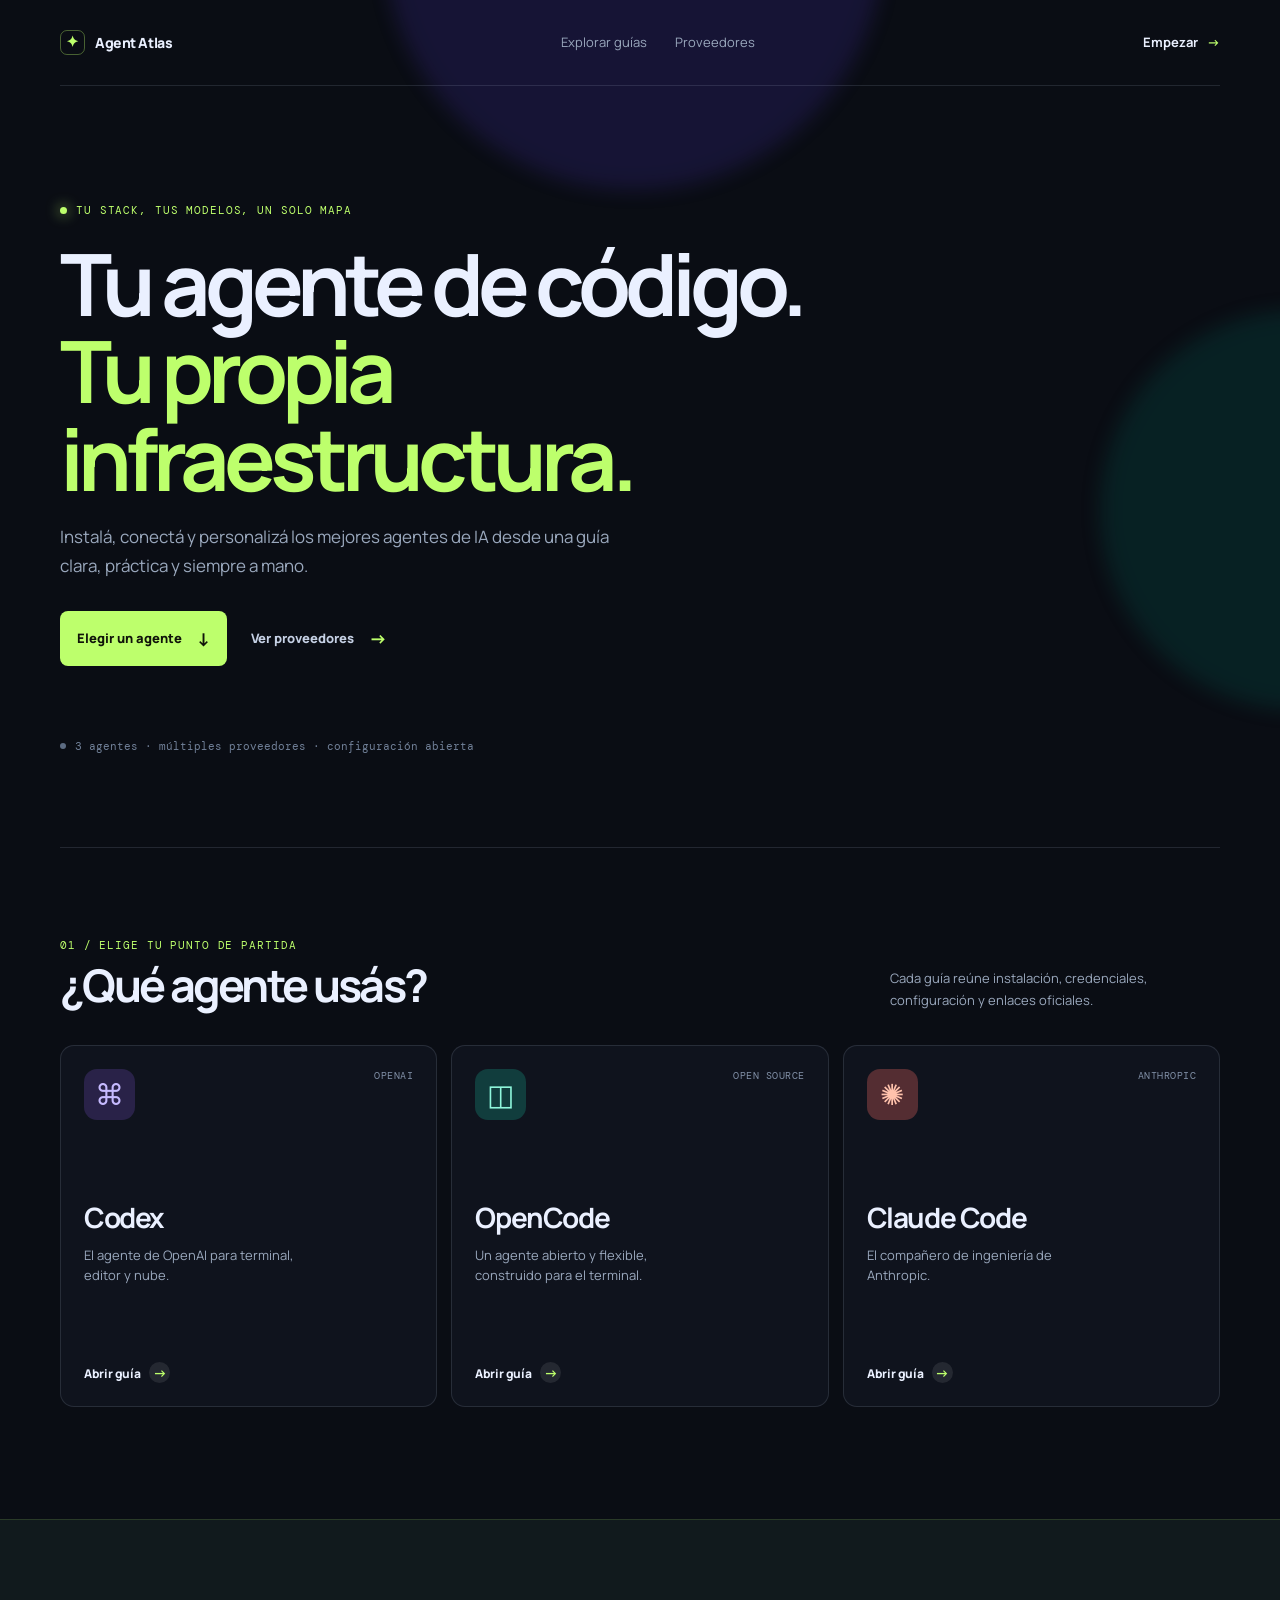
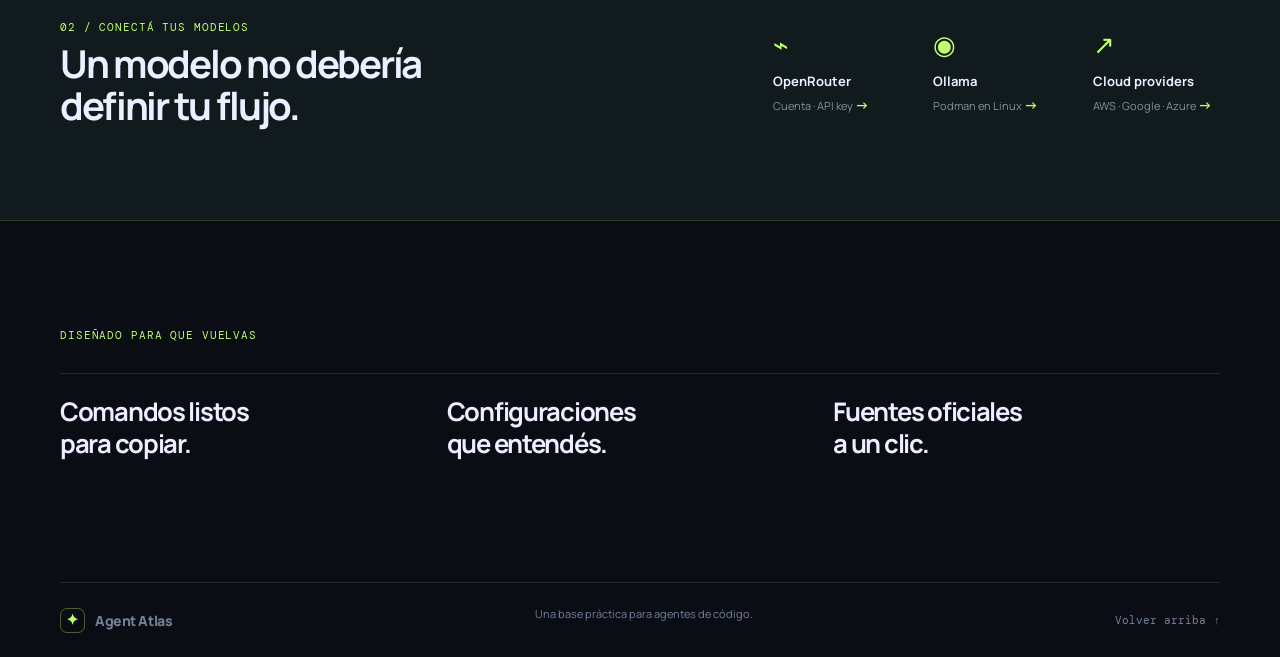
==== index.html @ 0b6999fc "feat: add model provider setup guides" ====
<!doctype html>
<html lang="es">
  <head>
    <meta charset="UTF-8" />
    <meta name="viewport" content="width=device-width, initial-scale=1.0" />
    <meta name="description" content="Guías rápidas para configurar Codex, OpenCode y Claude Code con tus modelos preferidos." />
    <title>Agent Atlas — Configurá tu agente de IA</title>
    <link rel="preconnect" href="https://fonts.googleapis.com" />
    <link rel="preconnect" href="https://fonts.gstatic.com" crossorigin />
    <link href="https://fonts.googleapis.com/css2?family=DM+Mono:wght@400;500&family=Manrope:wght@400;500;600;700;800&display=swap" rel="stylesheet" />
    <link rel="stylesheet" href="styles.css" />
  </head>
  <body class="home">
    <div class="page-glow glow-one"></div><div class="page-glow glow-two"></div>
    <header class="site-header container">
      <a class="brand" href="index.html" aria-label="Agent Atlas, inicio"><span class="brand-mark">✦</span> Agent Atlas</a>
      <nav aria-label="Navegación principal"><a href="#agentes">Explorar guías</a><a href="#proveedores">Proveedores</a></nav>
      <a class="header-cta" href="#agentes">Empezar <span>→</span></a>
    </header>

    <main>
      <section class="hero container">
        <div class="eyebrow"><span></span> Tu stack, tus modelos, un solo mapa</div>
        <h1>Tu agente de código.<br /><em>Tu propia infraestructura.</em></h1>
        <p>Instalá, conectá y personalizá los mejores agentes de IA desde una guía clara, práctica y siempre a mano.</p>
        <div class="hero-actions"><a class="button button-primary" href="#agentes">Elegir un agente <span>↓</span></a><a class="button button-text" href="#proveedores">Ver proveedores <span>→</span></a></div>
        <div class="signal-line"><span class="signal-dot"></span><span>3 agentes · múltiples proveedores · configuración abierta</span></div>
      </section>

      <section class="agents-section container" id="agentes">
        <div class="section-heading"><div><span class="section-kicker">01 / ELIGE TU PUNTO DE PARTIDA</span><h2>¿Qué agente usás?</h2></div><p>Cada guía reúne instalación, credenciales, configuración y enlaces oficiales.</p></div>
        <div class="agent-grid">
          <a class="agent-card codex-card" href="codex.html">
            <div class="card-top"><span class="app-icon icon-codex">⌘</span><span class="status">OPENAI</span></div>
            <div><h3>Codex</h3><p>El agente de OpenAI para terminal, editor y nube.</p></div><span class="card-link">Abrir guía <b>→</b></span>
          </a>
          <a class="agent-card opencode-card" href="opencode.html">
            <div class="card-top"><span class="app-icon icon-opencode">◫</span><span class="status">OPEN SOURCE</span></div>
            <div><h3>OpenCode</h3><p>Un agente abierto y flexible, construido para el terminal.</p></div><span class="card-link">Abrir guía <b>→</b></span>
          </a>
          <a class="agent-card claude-card" href="claude-code.html">
            <div class="card-top"><span class="app-icon icon-claude">✺</span><span class="status">ANTHROPIC</span></div>
            <div><h3>Claude Code</h3><p>El compañero de ingeniería de Anthropic.</p></div><span class="card-link">Abrir guía <b>→</b></span>
          </a>
        </div>
      </section>

      <section class="providers-band" id="proveedores"><div class="container providers-inner"><div><span class="section-kicker">02 / CONECTÁ TUS MODELOS</span><h2>Un modelo no debería<br />definir tu flujo.</h2></div><div class="provider-list"><a href="openrouter.html"><span class="provider-symbol">⌁</span><strong>OpenRouter</strong><small>Cuenta · API key <b>→</b></small></a><a href="ollama.html"><span class="provider-symbol">◉</span><strong>Ollama</strong><small>Podman en Linux <b>→</b></small></a><a href="cloud-providers.html"><span class="provider-symbol">↗</span><strong>Cloud providers</strong><small>AWS · Google · Azure <b>→</b></small></a></div></div></section>

      <section class="principles container"><span class="section-kicker">DISEÑADO PARA QUE VUELVAS</span><div class="principle-grid"><p>Comandos listos<br />para copiar.</p><p>Configuraciones<br />que entendés.</p><p>Fuentes oficiales<br />a un clic.</p></div></section>
    </main>
    <footer class="site-footer container"><a class="brand" href="index.html"><span class="brand-mark">✦</span> Agent Atlas</a><p>Una base práctica para agentes de código.</p><a href="#agentes">Volver arriba ↑</a></footer>
  </body>
</html>
---- styles.css ----
:root{--ink:#eaf0ff;--muted:#9aa8bd;--paper:#0a0d14;--panel:#111621;--line:rgba(213,225,255,.12);--lime:#bdff6c;--violet:#9d8cff;--coral:#ff9178;--mono:"DM Mono",monospace;--sans:"Manrope",sans-serif}*{box-sizing:border-box}html{scroll-behavior:smooth}body{margin:0;background:var(--paper);color:var(--ink);font-family:var(--sans);line-height:1.5}a{color:inherit;text-decoration:none}.container{width:min(1160px,calc(100% - 48px));margin-inline:auto}.page-glow{position:fixed;pointer-events:none;filter:blur(10px);opacity:.22;border-radius:999px}.glow-one{width:500px;height:500px;background:#4430ab;top:-310px;left:30%}.glow-two{width:400px;height:400px;background:#00685c;right:-220px;top:310px}.site-header{height:86px;display:flex;align-items:center;justify-content:space-between;position:relative;z-index:2;border-bottom:1px solid var(--line)}.brand{display:inline-flex;align-items:center;gap:10px;font-size:14px;font-weight:800;letter-spacing:-.03em}.brand-mark{display:grid;place-items:center;width:25px;height:25px;border:1px solid rgba(189,255,108,.35);border-radius:7px;color:var(--lime);font-size:15px}.site-header nav{display:flex;gap:28px;font-size:13px;color:var(--muted)}.site-header nav a:hover,.site-footer a:hover{color:var(--lime)}.header-cta{font-size:13px;font-weight:700}.header-cta span{margin-left:6px;color:var(--lime)}.hero{position:relative;padding:116px 0 94px}.eyebrow,.section-kicker{font-family:var(--mono);font-size:11px;letter-spacing:.08em;color:var(--lime);text-transform:uppercase}.eyebrow{display:flex;align-items:center;gap:9px}.eyebrow span{width:7px;height:7px;background:var(--lime);border-radius:50%;box-shadow:0 0 14px var(--lime)}h1,h2,h3,p{margin-top:0}.hero h1{max-width:850px;margin:21px 0 20px;font-size:clamp(48px,7vw,86px);line-height:1.02;letter-spacing:-.07em}.hero h1 em{font-style:normal;color:var(--lime)}.hero>p{max-width:560px;color:var(--muted);font-size:17px;line-height:1.7}.hero-actions{display:flex;align-items:center;gap:24px;margin-top:31px}.button{display:inline-flex;align-items:center;gap:15px;font-size:13px;font-weight:800}.button-primary{padding:14px 17px;background:var(--lime);color:#101409;border-radius:8px}.button-primary span{font-size:18px}.button-text{color:#c5d0e4}.button-text span{color:var(--lime);font-size:18px}.signal-line{display:flex;align-items:center;gap:9px;margin-top:73px;font:11px var(--mono);color:#718098}.signal-dot{width:6px;height:6px;border-radius:50%;background:#5c6b82}.agents-section{padding:83px 0 112px;border-top:1px solid var(--line)}.section-heading{display:flex;align-items:end;justify-content:space-between;margin-bottom:34px}.section-heading h2,.providers-inner h2{margin:6px 0 0;font-size:clamp(31px,4vw,45px);line-height:1.1;letter-spacing:-.06em}.section-heading>p{max-width:330px;margin:0;color:var(--muted);font-size:13px;line-height:1.65}.agent-grid{display:grid;grid-template-columns:repeat(3,1fr);gap:14px}.agent-card{min-height:362px;padding:23px;display:flex;flex-direction:column;justify-content:space-between;border:1px solid var(--line);border-radius:14px;transition:transform .2s,border-color .2s,background .2s;background:rgba(18,23,34,.72)}.agent-card:hover{transform:translateY(-5px);border-color:rgba(234,240,255,.38)}.codex-card:hover{background:#171c2c}.opencode-card:hover{background:#142323}.claude-card:hover{background:#281c25}.card-top{display:flex;align-items:start;justify-content:space-between}.app-icon{width:51px;height:51px;display:grid;place-items:center;border-radius:13px;font-size:29px;font-weight:500}.icon-codex{color:#c6baff;background:#292248}.icon-opencode{color:#8ff7dc;background:#113d3d}.icon-claude{color:#ffc2ac;background:#542d32}.status{font:10px var(--mono);color:#8190a7;letter-spacing:.05em}.agent-card h3{margin:0 0 7px;font-size:28px;letter-spacing:-.05em}.agent-card p{margin:0;color:var(--muted);font-size:13px;line-height:1.6;max-width:240px}.card-link{font-size:12px;font-weight:800}.card-link b{display:inline-grid;place-items:center;margin-left:6px;width:21px;height:21px;border-radius:50%;background:rgba(255,255,255,.09);color:var(--lime);font-size:14px}.providers-band{background:#111a1d;border-block:1px solid rgba(189,255,108,.14)}.providers-inner{padding:93px 0;display:flex;align-items:center;justify-content:space-between}.providers-inner h2{font-size:clamp(29px,3vw,42px)}.provider-list{display:grid;grid-template-columns:repeat(3,1fr);gap:25px}.provider-list>div{min-width:125px}.provider-symbol{display:block;margin-bottom:8px;font-size:26px;color:var(--lime)}.provider-list strong,.provider-list small{display:block}.provider-list strong{font-size:13px}.provider-list small{margin-top:3px;color:#82969a;font-size:11px}.principles{padding:100px 0}.principle-grid{display:grid;grid-template-columns:repeat(3,1fr);margin-top:28px;border-top:1px solid var(--line)}.principle-grid p{margin:0;padding:22px 0;font-size:clamp(18px,2vw,26px);font-weight:700;letter-spacing:-.05em;line-height:1.25}.site-footer{display:flex;justify-content:space-between;align-items:center;padding:23px 0;border-top:1px solid var(--line);font-size:11px;color:#748198}.site-footer a:last-child{font:11px var(--mono)}
/* Guide pages */.guide-shell{background:#0b0f17}.guide-header{background:rgba(10,13,20,.86);backdrop-filter:blur(14px);position:sticky;top:0}.guide-header .container{height:68px;display:flex;align-items:center;justify-content:space-between}.back-link{font:12px var(--mono);color:var(--muted)}.back-link:hover{color:var(--lime)}.guide-main{padding-bottom:85px}.guide-hero{padding:68px 0 58px;border-bottom:1px solid var(--line)}.guide-hero-grid{display:grid;grid-template-columns:1fr 280px;gap:60px;align-items:end}.guide-hero h1{margin:14px 0 14px;font-size:clamp(44px,6vw,70px);letter-spacing:-.07em;line-height:1}.guide-hero p{max-width:610px;margin:0;color:var(--muted);font-size:16px;line-height:1.7}.guide-meta{display:flex;gap:20px;padding:17px 0;border-top:1px solid var(--line);font:10px var(--mono);color:#8492a8}.guide-meta b{display:block;margin-top:4px;color:var(--ink);font-size:11px}.guide-layout{display:grid;grid-template-columns:210px minmax(0,720px);gap:70px;padding-top:46px}.guide-nav{position:sticky;top:100px;height:max-content}.guide-nav span{display:block;margin-bottom:12px;font:10px var(--mono);color:#6d7b91}.guide-nav a{display:block;padding:7px 0;font-size:12px;color:#94a2b8}.guide-nav a:hover{color:var(--lime)}.guide-content section{padding:0 0 48px}.guide-content h2{margin:7px 0 17px;font-size:30px;letter-spacing:-.055em}.guide-content h3{margin:28px 0 9px;font-size:15px}.guide-content p,.guide-content li{color:#aab6c8;font-size:14px;line-height:1.75}.guide-content ul{padding-left:20px}.guide-content a:not(.copy-button){color:var(--lime);text-decoration:underline;text-decoration-color:rgba(189,255,108,.35);text-underline-offset:3px}.step{display:flex;gap:15px;margin:22px 0}.step-num{flex:0 0 auto;display:grid;place-items:center;width:25px;height:25px;border-radius:50%;background:rgba(189,255,108,.1);color:var(--lime);font:11px var(--mono)}.step p{margin:1px 0}.code-block{position:relative;margin:13px 0 18px;background:#070a10;border:1px solid rgba(198,215,255,.13);border-radius:9px;overflow:hidden}.code-block pre{margin:0;padding:18px;overflow:auto;color:#dce6f8;font:12px/1.7 var(--mono)}.code-block code .comment{color:#708096}.copy-button{position:absolute;right:9px;top:9px;border:0;border-radius:5px;padding:5px 8px;background:#1d2637;color:#b3c1d7;font:10px var(--mono);cursor:pointer}.copy-button:hover{color:var(--lime)}.callout{margin:22px 0;padding:16px 18px;border-left:2px solid var(--lime);background:rgba(189,255,108,.055);border-radius:0 7px 7px 0}.callout strong{display:block;margin-bottom:4px;font-size:12px;color:var(--lime)}.callout p{margin:0;font-size:12px}.warning{border-color:#ffb578;background:rgba(255,145,120,.06)}.warning strong{color:#ffb578}.guide-footer{padding-top:28px;border-top:1px solid var(--line);font-size:12px;color:var(--muted)}
@media(max-width:720px){.container{width:min(100% - 32px,1160px)}.site-header{height:70px}.site-header nav,.header-cta{display:none}.hero{padding:78px 0 64px}.hero h1{font-size:49px}.agents-section{padding:60px 0 70px}.section-heading,.providers-inner{display:block}.section-heading>p{margin-top:14px}.agent-grid,.principle-grid{grid-template-columns:1fr}.agent-card{min-height:260px}.providers-inner{padding:60px 0}.provider-list{margin-top:35px;gap:12px}.provider-list>div,.provider-list>a{min-width:auto}.principles{padding:65px 0}.principle-grid{margin-top:20px}.principle-grid p{border-bottom:1px solid var(--line)}.site-footer{gap:15px;flex-wrap:wrap}.guide-hero{padding:46px 0}.guide-hero-grid,.guide-layout{grid-template-columns:1fr;gap:25px}.guide-meta{max-width:300px}.guide-nav{position:static;display:flex;gap:15px;overflow-x:auto;padding-bottom:5px;border-bottom:1px solid var(--line)}.guide-nav span{display:none}.guide-nav a{white-space:nowrap}.guide-layout{padding-top:25px}.guide-content h2{font-size:27px}}
.provider-list>a{min-width:125px;padding:8px;border-radius:8px;transition:background .2s,transform .2s}.provider-list>a:hover{background:rgba(189,255,108,.08);transform:translateY(-3px)}.provider-list small b{color:var(--lime);font-size:14px}
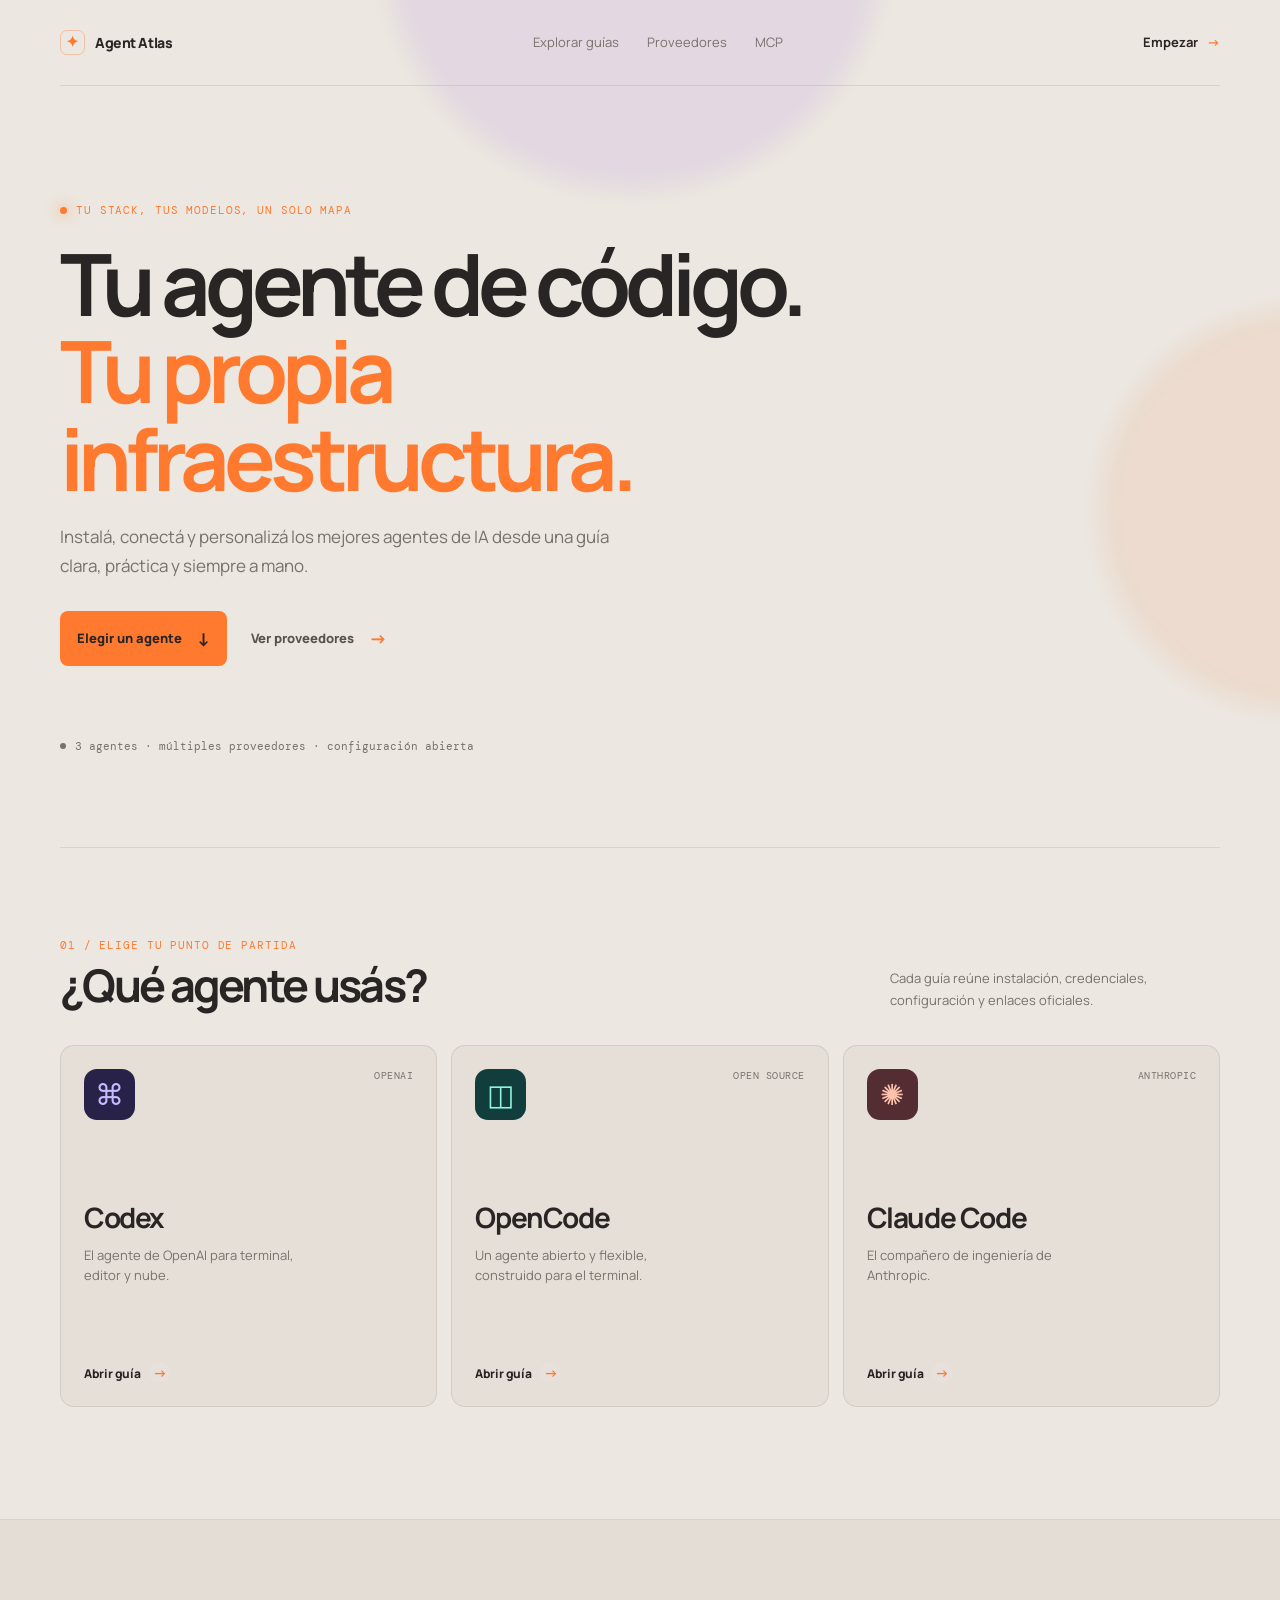
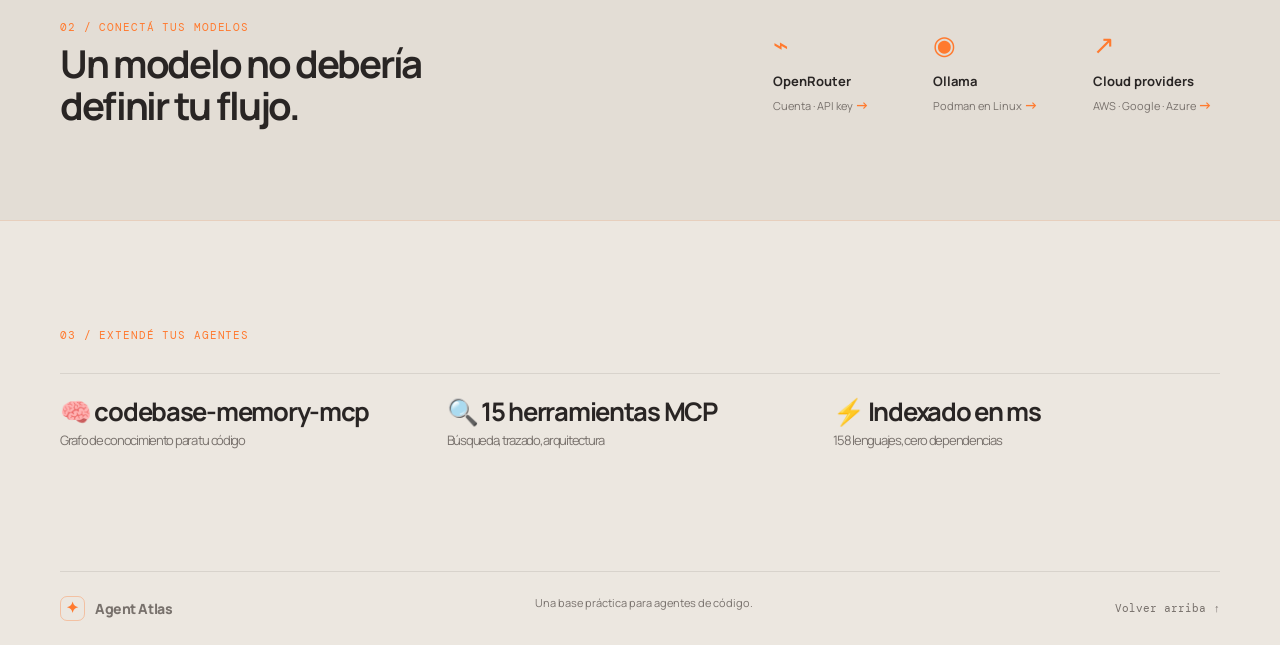
==== commit 0ef2a28d: "agrega seccion MCP con guia de codebase-memory-mcp" ====
--- a/index.html
+++ b/index.html
@@ -4,17 +4,38 @@
     <meta charset="UTF-8" />
     <meta name="viewport" content="width=device-width, initial-scale=1.0" />
     <meta name="description" content="Guías rápidas para configurar Codex, OpenCode y Claude Code con tus modelos preferidos." />
+    <meta property="og:title" content="Agent Atlas — Configurá tu agente de IA" />
+    <meta property="og:description" content="Guías rápidas para configurar Codex, OpenCode y Claude Code con tus modelos preferidos." />
+    <meta property="og:type" content="website" />
+    <meta property="og:url" content="https://codeconfig.net/" />
+    <meta property="og:image" content="https://codeconfig.net/favicon.svg" />
+    <meta name="twitter:card" content="summary_large_image" />
+    <meta name="twitter:title" content="Agent Atlas — Configurá tu agente de IA" />
+    <meta name="twitter:description" content="Guías rápidas para configurar Codex, OpenCode y Claude Code con tus modelos preferidos." />
+    <meta name="twitter:image" content="https://codeconfig.net/favicon.svg" />
+    <link rel="canonical" href="https://codeconfig.net/" />
+    <link rel="icon" href="favicon.svg" type="image/svg+xml" />
     <title>Agent Atlas — Configurá tu agente de IA</title>
     <link rel="preconnect" href="https://fonts.googleapis.com" />
     <link rel="preconnect" href="https://fonts.gstatic.com" crossorigin />
     <link href="https://fonts.googleapis.com/css2?family=DM+Mono:wght@400;500&family=Manrope:wght@400;500;600;700;800&display=swap" rel="stylesheet" />
-    <link rel="stylesheet" href="styles.css" />
+    <link rel="stylesheet" href="styles.css?v=20260720" />
+    <link rel="manifest" href="manifest.json" />
+    <script type="application/ld+json">
+    {
+      "@context": "https://schema.org",
+      "@type": "WebSite",
+      "name": "Agent Atlas",
+      "url": "https://codeconfig.net/",
+      "description": "Guías rápidas para configurar Codex, OpenCode y Claude Code con tus modelos preferidos."
+    }
+    </script>
   </head>
   <body class="home">
     <div class="page-glow glow-one"></div><div class="page-glow glow-two"></div>
     <header class="site-header container">
       <a class="brand" href="index.html" aria-label="Agent Atlas, inicio"><span class="brand-mark">✦</span> Agent Atlas</a>
-      <nav aria-label="Navegación principal"><a href="#agentes">Explorar guías</a><a href="#proveedores">Proveedores</a></nav>
+      <nav aria-label="Navegación principal" role="navigation"><a href="#agentes">Explorar guías</a><a href="#proveedores">Proveedores</a><a href="#mcp">MCP</a></nav>
       <a class="header-cta" href="#agentes">Empezar <span>→</span></a>
     </header>
 
@@ -47,7 +68,7 @@
 
       <section class="providers-band" id="proveedores"><div class="container providers-inner"><div><span class="section-kicker">02 / CONECTÁ TUS MODELOS</span><h2>Un modelo no debería<br />definir tu flujo.</h2></div><div class="provider-list"><a href="openrouter.html"><span class="provider-symbol">⌁</span><strong>OpenRouter</strong><small>Cuenta · API key <b>→</b></small></a><a href="ollama.html"><span class="provider-symbol">◉</span><strong>Ollama</strong><small>Podman en Linux <b>→</b></small></a><a href="cloud-providers.html"><span class="provider-symbol">↗</span><strong>Cloud providers</strong><small>AWS · Google · Azure <b>→</b></small></a></div></div></section>
 
-      <section class="principles container"><span class="section-kicker">DISEÑADO PARA QUE VUELVAS</span><div class="principle-grid"><p>Comandos listos<br />para copiar.</p><p>Configuraciones<br />que entendés.</p><p>Fuentes oficiales<br />a un clic.</p></div></section>
+      <section class="principles container" id="mcp"><span class="section-kicker">03 / EXTENDÉ TUS AGENTES</span><div class="principle-grid"><p><a class="mcp-link" href="mcp-codebase-memory.html">🧠 codebase-memory-mcp<br /><small>Grafo de conocimiento para tu código</small></a></p><p><a class="mcp-link" href="mcp-codebase-memory.html">🔍 15 herramientas MCP<br /><small>Búsqueda, trazado, arquitectura</small></a></p><p><a class="mcp-link" href="mcp-codebase-memory.html">⚡ Indexado en ms<br /><small>158 lenguajes, cero dependencias</small></a></p></div></section>
     </main>
     <footer class="site-footer container"><a class="brand" href="index.html"><span class="brand-mark">✦</span> Agent Atlas</a><p>Una base práctica para agentes de código.</p><a href="#agentes">Volver arriba ↑</a></footer>
   </body>
--- a/styles.css
+++ b/styles.css
@@ -1,4 +1,782 @@
-:root{--ink:#eaf0ff;--muted:#9aa8bd;--paper:#0a0d14;--panel:#111621;--line:rgba(213,225,255,.12);--lime:#bdff6c;--violet:#9d8cff;--coral:#ff9178;--mono:"DM Mono",monospace;--sans:"Manrope",sans-serif}*{box-sizing:border-box}html{scroll-behavior:smooth}body{margin:0;background:var(--paper);color:var(--ink);font-family:var(--sans);line-height:1.5}a{color:inherit;text-decoration:none}.container{width:min(1160px,calc(100% - 48px));margin-inline:auto}.page-glow{position:fixed;pointer-events:none;filter:blur(10px);opacity:.22;border-radius:999px}.glow-one{width:500px;height:500px;background:#4430ab;top:-310px;left:30%}.glow-two{width:400px;height:400px;background:#00685c;right:-220px;top:310px}.site-header{height:86px;display:flex;align-items:center;justify-content:space-between;position:relative;z-index:2;border-bottom:1px solid var(--line)}.brand{display:inline-flex;align-items:center;gap:10px;font-size:14px;font-weight:800;letter-spacing:-.03em}.brand-mark{display:grid;place-items:center;width:25px;height:25px;border:1px solid rgba(189,255,108,.35);border-radius:7px;color:var(--lime);font-size:15px}.site-header nav{display:flex;gap:28px;font-size:13px;color:var(--muted)}.site-header nav a:hover,.site-footer a:hover{color:var(--lime)}.header-cta{font-size:13px;font-weight:700}.header-cta span{margin-left:6px;color:var(--lime)}.hero{position:relative;padding:116px 0 94px}.eyebrow,.section-kicker{font-family:var(--mono);font-size:11px;letter-spacing:.08em;color:var(--lime);text-transform:uppercase}.eyebrow{display:flex;align-items:center;gap:9px}.eyebrow span{width:7px;height:7px;background:var(--lime);border-radius:50%;box-shadow:0 0 14px var(--lime)}h1,h2,h3,p{margin-top:0}.hero h1{max-width:850px;margin:21px 0 20px;font-size:clamp(48px,7vw,86px);line-height:1.02;letter-spacing:-.07em}.hero h1 em{font-style:normal;color:var(--lime)}.hero>p{max-width:560px;color:var(--muted);font-size:17px;line-height:1.7}.hero-actions{display:flex;align-items:center;gap:24px;margin-top:31px}.button{display:inline-flex;align-items:center;gap:15px;font-size:13px;font-weight:800}.button-primary{padding:14px 17px;background:var(--lime);color:#101409;border-radius:8px}.button-primary span{font-size:18px}.button-text{color:#c5d0e4}.button-text span{color:var(--lime);font-size:18px}.signal-line{display:flex;align-items:center;gap:9px;margin-top:73px;font:11px var(--mono);color:#718098}.signal-dot{width:6px;height:6px;border-radius:50%;background:#5c6b82}.agents-section{padding:83px 0 112px;border-top:1px solid var(--line)}.section-heading{display:flex;align-items:end;justify-content:space-between;margin-bottom:34px}.section-heading h2,.providers-inner h2{margin:6px 0 0;font-size:clamp(31px,4vw,45px);line-height:1.1;letter-spacing:-.06em}.section-heading>p{max-width:330px;margin:0;color:var(--muted);font-size:13px;line-height:1.65}.agent-grid{display:grid;grid-template-columns:repeat(3,1fr);gap:14px}.agent-card{min-height:362px;padding:23px;display:flex;flex-direction:column;justify-content:space-between;border:1px solid var(--line);border-radius:14px;transition:transform .2s,border-color .2s,background .2s;background:rgba(18,23,34,.72)}.agent-card:hover{transform:translateY(-5px);border-color:rgba(234,240,255,.38)}.codex-card:hover{background:#171c2c}.opencode-card:hover{background:#142323}.claude-card:hover{background:#281c25}.card-top{display:flex;align-items:start;justify-content:space-between}.app-icon{width:51px;height:51px;display:grid;place-items:center;border-radius:13px;font-size:29px;font-weight:500}.icon-codex{color:#c6baff;background:#292248}.icon-opencode{color:#8ff7dc;background:#113d3d}.icon-claude{color:#ffc2ac;background:#542d32}.status{font:10px var(--mono);color:#8190a7;letter-spacing:.05em}.agent-card h3{margin:0 0 7px;font-size:28px;letter-spacing:-.05em}.agent-card p{margin:0;color:var(--muted);font-size:13px;line-height:1.6;max-width:240px}.card-link{font-size:12px;font-weight:800}.card-link b{display:inline-grid;place-items:center;margin-left:6px;width:21px;height:21px;border-radius:50%;background:rgba(255,255,255,.09);color:var(--lime);font-size:14px}.providers-band{background:#111a1d;border-block:1px solid rgba(189,255,108,.14)}.providers-inner{padding:93px 0;display:flex;align-items:center;justify-content:space-between}.providers-inner h2{font-size:clamp(29px,3vw,42px)}.provider-list{display:grid;grid-template-columns:repeat(3,1fr);gap:25px}.provider-list>div{min-width:125px}.provider-symbol{display:block;margin-bottom:8px;font-size:26px;color:var(--lime)}.provider-list strong,.provider-list small{display:block}.provider-list strong{font-size:13px}.provider-list small{margin-top:3px;color:#82969a;font-size:11px}.principles{padding:100px 0}.principle-grid{display:grid;grid-template-columns:repeat(3,1fr);margin-top:28px;border-top:1px solid var(--line)}.principle-grid p{margin:0;padding:22px 0;font-size:clamp(18px,2vw,26px);font-weight:700;letter-spacing:-.05em;line-height:1.25}.site-footer{display:flex;justify-content:space-between;align-items:center;padding:23px 0;border-top:1px solid var(--line);font-size:11px;color:#748198}.site-footer a:last-child{font:11px var(--mono)}
-/* Guide pages */.guide-shell{background:#0b0f17}.guide-header{background:rgba(10,13,20,.86);backdrop-filter:blur(14px);position:sticky;top:0}.guide-header .container{height:68px;display:flex;align-items:center;justify-content:space-between}.back-link{font:12px var(--mono);color:var(--muted)}.back-link:hover{color:var(--lime)}.guide-main{padding-bottom:85px}.guide-hero{padding:68px 0 58px;border-bottom:1px solid var(--line)}.guide-hero-grid{display:grid;grid-template-columns:1fr 280px;gap:60px;align-items:end}.guide-hero h1{margin:14px 0 14px;font-size:clamp(44px,6vw,70px);letter-spacing:-.07em;line-height:1}.guide-hero p{max-width:610px;margin:0;color:var(--muted);font-size:16px;line-height:1.7}.guide-meta{display:flex;gap:20px;padding:17px 0;border-top:1px solid var(--line);font:10px var(--mono);color:#8492a8}.guide-meta b{display:block;margin-top:4px;color:var(--ink);font-size:11px}.guide-layout{display:grid;grid-template-columns:210px minmax(0,720px);gap:70px;padding-top:46px}.guide-nav{position:sticky;top:100px;height:max-content}.guide-nav span{display:block;margin-bottom:12px;font:10px var(--mono);color:#6d7b91}.guide-nav a{display:block;padding:7px 0;font-size:12px;color:#94a2b8}.guide-nav a:hover{color:var(--lime)}.guide-content section{padding:0 0 48px}.guide-content h2{margin:7px 0 17px;font-size:30px;letter-spacing:-.055em}.guide-content h3{margin:28px 0 9px;font-size:15px}.guide-content p,.guide-content li{color:#aab6c8;font-size:14px;line-height:1.75}.guide-content ul{padding-left:20px}.guide-content a:not(.copy-button){color:var(--lime);text-decoration:underline;text-decoration-color:rgba(189,255,108,.35);text-underline-offset:3px}.step{display:flex;gap:15px;margin:22px 0}.step-num{flex:0 0 auto;display:grid;place-items:center;width:25px;height:25px;border-radius:50%;background:rgba(189,255,108,.1);color:var(--lime);font:11px var(--mono)}.step p{margin:1px 0}.code-block{position:relative;margin:13px 0 18px;background:#070a10;border:1px solid rgba(198,215,255,.13);border-radius:9px;overflow:hidden}.code-block pre{margin:0;padding:18px;overflow:auto;color:#dce6f8;font:12px/1.7 var(--mono)}.code-block code .comment{color:#708096}.copy-button{position:absolute;right:9px;top:9px;border:0;border-radius:5px;padding:5px 8px;background:#1d2637;color:#b3c1d7;font:10px var(--mono);cursor:pointer}.copy-button:hover{color:var(--lime)}.callout{margin:22px 0;padding:16px 18px;border-left:2px solid var(--lime);background:rgba(189,255,108,.055);border-radius:0 7px 7px 0}.callout strong{display:block;margin-bottom:4px;font-size:12px;color:var(--lime)}.callout p{margin:0;font-size:12px}.warning{border-color:#ffb578;background:rgba(255,145,120,.06)}.warning strong{color:#ffb578}.guide-footer{padding-top:28px;border-top:1px solid var(--line);font-size:12px;color:var(--muted)}
-@media(max-width:720px){.container{width:min(100% - 32px,1160px)}.site-header{height:70px}.site-header nav,.header-cta{display:none}.hero{padding:78px 0 64px}.hero h1{font-size:49px}.agents-section{padding:60px 0 70px}.section-heading,.providers-inner{display:block}.section-heading>p{margin-top:14px}.agent-grid,.principle-grid{grid-template-columns:1fr}.agent-card{min-height:260px}.providers-inner{padding:60px 0}.provider-list{margin-top:35px;gap:12px}.provider-list>div,.provider-list>a{min-width:auto}.principles{padding:65px 0}.principle-grid{margin-top:20px}.principle-grid p{border-bottom:1px solid var(--line)}.site-footer{gap:15px;flex-wrap:wrap}.guide-hero{padding:46px 0}.guide-hero-grid,.guide-layout{grid-template-columns:1fr;gap:25px}.guide-meta{max-width:300px}.guide-nav{position:static;display:flex;gap:15px;overflow-x:auto;padding-bottom:5px;border-bottom:1px solid var(--line)}.guide-nav span{display:none}.guide-nav a{white-space:nowrap}.guide-layout{padding-top:25px}.guide-content h2{font-size:27px}}
-.provider-list>a{min-width:125px;padding:8px;border-radius:8px;transition:background .2s,transform .2s}.provider-list>a:hover{background:rgba(189,255,108,.08);transform:translateY(-3px)}.provider-list small b{color:var(--lime);font-size:14px}
+:root {
+  --ink: #292524;
+  --muted: #78716c;
+  --paper: #ece7e0;
+  --panel: #e3ddd5;
+  --line: rgba(41, 37, 36, .1);
+  --orange: #ff7a2f;
+  --violet: #a78bfa;
+  --amber: #fbbf24;
+  --mono: "DM Mono", monospace;
+  --sans: "Manrope", sans-serif;
+}
+
+* { box-sizing: border-box; }
+
+@media (prefers-color-scheme: dark) {
+  :root {
+    --ink: #292524;
+    --muted: #78716c;
+    --paper: #ece7e0;
+    --panel: #e3ddd5;
+    --line: rgba(41, 37, 36, .1);
+    --orange: #ff7a2f;
+  }
+}
+
+html { scroll-behavior: smooth; }
+
+@media (prefers-reduced-motion: reduce) {
+  html { scroll-behavior: auto; }
+  *,
+  *::before,
+  *::after {
+    animation-duration: 0.01ms !important;
+    animation-iteration-count: 1 !important;
+    transition-duration: 0.01ms !important;
+  }
+  .agent-card { transition: none; }
+}
+
+body {
+  margin: 0;
+  background: var(--paper);
+  color: var(--ink);
+  font-family: var(--sans);
+  line-height: 1.5;
+}
+
+a { color: inherit; text-decoration: none; }
+
+.container {
+  width: min(1160px, calc(100% - 48px));
+  margin-inline: auto;
+}
+
+.page-glow {
+  position: fixed;
+  pointer-events: none;
+  filter: blur(10px);
+  opacity: .08;
+  border-radius: 999px;
+}
+
+.glow-one {
+  width: 500px;
+  height: 500px;
+  background: #7c3aed;
+  top: -310px;
+  left: 30%;
+}
+
+.glow-two {
+  width: 400px;
+  height: 400px;
+  background: #ea580c;
+  right: -220px;
+  top: 310px;
+}
+
+.site-header {
+  height: 86px;
+  display: flex;
+  align-items: center;
+  justify-content: space-between;
+  position: relative;
+  z-index: 2;
+  border-bottom: 1px solid var(--line);
+}
+
+.brand {
+  display: inline-flex;
+  align-items: center;
+  gap: 10px;
+  font-size: 14px;
+  font-weight: 800;
+  letter-spacing: -.03em;
+}
+
+.brand-mark {
+  display: grid;
+  place-items: center;
+  width: 25px;
+  height: 25px;
+  border: 1px solid rgba(255, 122, 47, .35);
+  border-radius: 7px;
+  color: var(--orange);
+  font-size: 15px;
+}
+
+.site-header nav {
+  display: flex;
+  gap: 28px;
+  font-size: 13px;
+  color: var(--muted);
+}
+
+.site-header nav a:hover,
+.site-footer a:hover { color: var(--orange); }
+
+.header-cta { font-size: 13px; font-weight: 700; }
+.header-cta span { margin-left: 6px; color: var(--orange); }
+
+.hero { position: relative; padding: 116px 0 94px; }
+
+.eyebrow,
+.section-kicker {
+  font-family: var(--mono);
+  font-size: 11px;
+  letter-spacing: .08em;
+  color: var(--orange);
+  text-transform: uppercase;
+}
+
+.eyebrow {
+  display: flex;
+  align-items: center;
+  gap: 9px;
+}
+
+.eyebrow span {
+  width: 7px;
+  height: 7px;
+  background: var(--orange);
+  border-radius: 50%;
+  box-shadow: 0 0 14px var(--orange);
+}
+
+h1, h2, h3, p { margin-top: 0; }
+
+.hero h1 {
+  max-width: 850px;
+  margin: 21px 0 20px;
+  font-size: clamp(48px, 7vw, 86px);
+  line-height: 1.02;
+  letter-spacing: -.07em;
+}
+
+.hero h1 em {
+  font-style: normal;
+  color: var(--orange);
+}
+
+.hero > p {
+  max-width: 560px;
+  color: var(--muted);
+  font-size: 17px;
+  line-height: 1.7;
+}
+
+.hero-actions {
+  display: flex;
+  align-items: center;
+  gap: 24px;
+  margin-top: 31px;
+}
+
+.button {
+  display: inline-flex;
+  align-items: center;
+  gap: 15px;
+  font-size: 13px;
+  font-weight: 800;
+}
+
+.button-primary {
+  padding: 14px 17px;
+  background: var(--orange);
+  color: #292524;
+  border-radius: 8px;
+}
+
+.button-primary span { font-size: 18px; }
+.button-text { color: #57534e; }
+.button-text span { color: var(--orange); font-size: 18px; }
+
+.signal-line {
+  display: flex;
+  align-items: center;
+  gap: 9px;
+  margin-top: 73px;
+  font: 11px var(--mono);
+  color: #78716c;
+}
+
+.signal-dot {
+  width: 6px;
+  height: 6px;
+  border-radius: 50%;
+  background: #78716c;
+}
+
+.agents-section {
+  padding: 83px 0 112px;
+  border-top: 1px solid var(--line);
+}
+
+.section-heading {
+  display: flex;
+  align-items: end;
+  justify-content: space-between;
+  margin-bottom: 34px;
+}
+
+.section-heading h2,
+.providers-inner h2 {
+  margin: 6px 0 0;
+  font-size: clamp(31px, 4vw, 45px);
+  line-height: 1.1;
+  letter-spacing: -.06em;
+}
+
+.section-heading > p {
+  max-width: 330px;
+  margin: 0;
+  color: var(--muted);
+  font-size: 13px;
+  line-height: 1.65;
+}
+
+.agent-grid {
+  display: grid;
+  grid-template-columns: repeat(3, 1fr);
+  gap: 14px;
+}
+
+.agent-card {
+  min-height: 362px;
+  padding: 23px;
+  display: flex;
+  flex-direction: column;
+  justify-content: space-between;
+  border: 1px solid var(--line);
+  border-radius: 14px;
+  transition: transform .2s, border-color .2s, background .2s;
+  background: rgba(227, 221, 213, .72);
+}
+
+.agent-card:hover {
+  transform: translateY(-5px);
+  border-color: rgba(255, 122, 47, .38);
+}
+
+.codex-card:hover { background: #d9d2c9; }
+.opencode-card:hover { background: #d9d2c9; }
+.claude-card:hover { background: #d9d2c9; }
+
+.card-top {
+  display: flex;
+  align-items: start;
+  justify-content: space-between;
+}
+
+.app-icon {
+  width: 51px;
+  height: 51px;
+  display: grid;
+  place-items: center;
+  border-radius: 13px;
+  font-size: 29px;
+  font-weight: 500;
+}
+
+.icon-codex { color: #c6baff; background: #292248; }
+.icon-opencode { color: #8ff7dc; background: #113d3d; }
+.icon-claude { color: #ffc2ac; background: #542d32; }
+
+.status {
+  font: 10px var(--mono);
+  color: var(--muted);
+  letter-spacing: .05em;
+}
+
+.agent-card h3 {
+  margin: 0 0 7px;
+  font-size: 28px;
+  letter-spacing: -.05em;
+}
+
+.agent-card p {
+  margin: 0;
+  color: var(--muted);
+  font-size: 13px;
+  line-height: 1.6;
+  max-width: 240px;
+}
+
+.card-link { font-size: 12px; font-weight: 800; }
+
+.card-link b {
+  display: inline-grid;
+  place-items: center;
+  margin-left: 6px;
+  width: 21px;
+  height: 21px;
+  border-radius: 50%;
+  background: rgba(255, 255, 255, .09);
+  color: var(--orange);
+  font-size: 14px;
+}
+
+.providers-band {
+  background: var(--panel);
+  border-block: 1px solid rgba(255, 122, 47, .14);
+}
+
+.providers-inner {
+  padding: 93px 0;
+  display: flex;
+  align-items: center;
+  justify-content: space-between;
+}
+
+.providers-inner h2 { font-size: clamp(29px, 3vw, 42px); }
+
+.provider-list {
+  display: grid;
+  grid-template-columns: repeat(3, 1fr);
+  gap: 25px;
+}
+
+.provider-list > div { min-width: 125px; }
+
+.provider-list > a {
+  min-width: 125px;
+  padding: 8px;
+  border-radius: 8px;
+  transition: background .2s, transform .2s;
+}
+
+.provider-list > a:hover {
+  background: rgba(255, 122, 47, .08);
+  transform: translateY(-3px);
+}
+
+.provider-list small b {
+  color: var(--orange);
+  font-size: 14px;
+}
+
+.provider-symbol {
+  display: block;
+  margin-bottom: 8px;
+  font-size: 26px;
+  color: var(--orange);
+}
+
+.provider-list strong,
+.provider-list small { display: block; }
+
+.provider-list strong { font-size: 13px; }
+
+.provider-list small {
+  margin-top: 3px;
+  color: var(--muted);
+  font-size: 11px;
+}
+
+.principles { padding: 100px 0; }
+
+.principle-grid {
+  display: grid;
+  grid-template-columns: repeat(3, 1fr);
+  margin-top: 28px;
+  border-top: 1px solid var(--line);
+}
+
+.principle-grid p {
+  margin: 0;
+  padding: 22px 0;
+  font-size: clamp(18px, 2vw, 26px);
+  font-weight: 700;
+  letter-spacing: -.05em;
+  line-height: 1.25;
+}
+
+.site-footer {
+  display: flex;
+  justify-content: space-between;
+  align-items: center;
+  padding: 23px 0;
+  border-top: 1px solid var(--line);
+  font-size: 11px;
+  color: #78716c;
+}
+
+.mcp-link {
+  display: block;
+  color: var(--ink);
+  transition: color .2s;
+}
+
+.mcp-link:hover { color: var(--orange); }
+
+.mcp-link small {
+  display: block;
+  margin-top: 4px;
+  font-size: 13px;
+  font-weight: 400;
+  color: var(--muted);
+}
+
+.mcp-link:hover small { color: var(--orange); }
+
+.site-footer a:last-child { font: 11px var(--mono); }
+
+/* --- Guide pages --- */
+
+.guide-shell { background: var(--paper); }
+
+.guide-header {
+  background: rgba(236, 231, 224, .86);
+  backdrop-filter: blur(14px);
+  position: sticky;
+  top: 0;
+}
+
+.guide-header .container {
+  height: 68px;
+  display: flex;
+  align-items: center;
+  justify-content: space-between;
+}
+
+.back-link {
+  font: 12px var(--mono);
+  color: var(--muted);
+}
+
+.back-link:hover { color: var(--orange); }
+
+.guide-main { padding-bottom: 85px; }
+
+.guide-hero {
+  padding: 68px 0 58px;
+  border-bottom: 1px solid var(--line);
+}
+
+.guide-hero-grid {
+  display: grid;
+  grid-template-columns: 1fr 280px;
+  gap: 60px;
+  align-items: end;
+}
+
+.guide-hero h1 {
+  margin: 14px 0 14px;
+  font-size: clamp(44px, 6vw, 70px);
+  letter-spacing: -.07em;
+  line-height: 1;
+}
+
+.guide-hero p {
+  max-width: 610px;
+  margin: 0;
+  color: var(--muted);
+  font-size: 16px;
+  line-height: 1.7;
+}
+
+.guide-meta {
+  display: flex;
+  gap: 20px;
+  padding: 17px 0;
+  border-top: 1px solid var(--line);
+  font: 10px var(--mono);
+  color: var(--muted);
+}
+
+.guide-meta b {
+  display: block;
+  margin-top: 4px;
+  color: var(--ink);
+  font-size: 11px;
+}
+
+.guide-layout {
+  display: grid;
+  grid-template-columns: 210px minmax(0, 720px);
+  gap: 70px;
+  padding-top: 46px;
+}
+
+.guide-nav {
+  position: sticky;
+  top: 100px;
+  height: max-content;
+}
+
+.guide-nav span {
+  display: block;
+  margin-bottom: 12px;
+  font: 10px var(--mono);
+  color: #78716c;
+}
+
+.guide-nav a {
+  display: block;
+  padding: 7px 0;
+  font-size: 12px;
+  color: var(--muted);
+}
+
+.guide-nav a:hover { color: var(--orange); }
+
+.guide-content section { padding: 0 0 48px; }
+
+.guide-content h2 {
+  margin: 7px 0 17px;
+  font-size: 30px;
+  letter-spacing: -.055em;
+}
+
+.guide-content h3 {
+  margin: 28px 0 9px;
+  font-size: 15px;
+}
+
+.guide-content p,
+.guide-content li {
+  color: #57534e;
+  font-size: 14px;
+  line-height: 1.75;
+}
+
+.guide-content ul { padding-left: 20px; }
+
+.guide-content a:not(.copy-button) {
+  color: var(--orange);
+  text-decoration: underline;
+  text-decoration-color: rgba(255, 122, 47, .35);
+  text-underline-offset: 3px;
+}
+
+.step {
+  display: flex;
+  gap: 15px;
+  margin: 22px 0;
+}
+
+.step-num {
+  flex: 0 0 auto;
+  display: grid;
+  place-items: center;
+  width: 25px;
+  height: 25px;
+  border-radius: 50%;
+  background: rgba(255, 122, 47, .1);
+  color: var(--orange);
+  font: 11px var(--mono);
+}
+
+.step p { margin: 1px 0; }
+
+.code-block {
+  position: relative;
+  margin: 13px 0 18px;
+  background: #292524;
+  border: 1px solid rgba(41, 37, 36, .2);
+  border-radius: 9px;
+  overflow: hidden;
+}
+
+.code-block pre {
+  margin: 0;
+  padding: 18px;
+  overflow: auto;
+  color: #d4ccc4;
+  font: 12px/1.7 var(--mono);
+}
+
+.code-block code .comment { color: #78716c; }
+
+.copy-button {
+  position: absolute;
+  right: 9px;
+  top: 9px;
+  border: 0;
+  border-radius: 5px;
+  padding: 5px 8px;
+  background: var(--panel);
+  color: #57534e;
+  font: 10px var(--mono);
+  cursor: pointer;
+}
+
+.copy-button:hover { color: var(--orange); }
+
+.callout {
+  margin: 22px 0;
+  padding: 16px 18px;
+  border-left: 2px solid var(--orange);
+  background: rgba(255, 122, 47, .055);
+  border-radius: 0 7px 7px 0;
+}
+
+.callout strong {
+  display: block;
+  margin-bottom: 4px;
+  font-size: 12px;
+  color: var(--orange);
+}
+
+.callout p {
+  margin: 0;
+  font-size: 12px;
+}
+
+.warning {
+  border-color: #fbbf24;
+  background: rgba(251, 191, 36, .06);
+}
+
+.warning strong { color: #fbbf24; }
+
+.sr-only {
+  position: absolute;
+  width: 1px;
+  height: 1px;
+  margin: -1px;
+  padding: 0;
+  overflow: hidden;
+  clip: rect(0, 0, 0, 0);
+  white-space: nowrap;
+  border: 0;
+}
+
+.guide-footer {
+  padding-top: 28px;
+  border-top: 1px solid var(--line);
+  font-size: 12px;
+  color: var(--muted);
+}
+
+/* --- Responsive --- */
+
+@media (max-width: 720px) {
+  .container { width: min(100% - 32px, 1160px); }
+
+  .site-header { height: 70px; }
+  .site-header nav,
+  .header-cta { display: none; }
+
+  .hero { padding: 78px 0 64px; }
+  .hero h1 { font-size: 49px; }
+
+  .agents-section { padding: 60px 0 70px; }
+
+  .section-heading,
+  .providers-inner { display: block; }
+
+  .section-heading > p { margin-top: 14px; }
+
+  .agent-grid,
+  .principle-grid { grid-template-columns: 1fr; }
+
+  .agent-card { min-height: 260px; }
+
+  .providers-inner { padding: 60px 0; }
+  .provider-list {
+    margin-top: 35px;
+    gap: 12px;
+  }
+  .provider-list > div,
+  .provider-list > a { min-width: auto; }
+
+  .principles { padding: 65px 0; }
+  .principle-grid { margin-top: 20px; }
+  .principle-grid p { border-bottom: 1px solid var(--line); }
+
+  .site-footer {
+    gap: 15px;
+    flex-wrap: wrap;
+  }
+
+  .guide-hero { padding: 46px 0; }
+
+  .guide-hero-grid,
+  .guide-layout {
+    grid-template-columns: 1fr;
+    gap: 25px;
+  }
+
+  .guide-meta { max-width: 300px; }
+
+  .guide-nav {
+    position: static;
+    display: flex;
+    gap: 15px;
+    overflow-x: auto;
+    padding-bottom: 5px;
+    border-bottom: 1px solid var(--line);
+  }
+
+  .guide-nav span { display: none; }
+  .guide-nav a { white-space: nowrap; }
+
+  .guide-layout { padding-top: 25px; }
+  .guide-content h2 { font-size: 27px; }
+}
+
+/* --- Free models card --- */
+
+.free-models-card {
+  margin: 28px 0;
+  padding: 20px 22px;
+  border: 1px solid rgba(255, 122, 47, .2);
+  border-radius: 10px;
+  background: rgba(255, 122, 47, .04);
+}
+
+.free-models-card h3 {
+  margin: 4px 0 6px;
+  font-size: 18px;
+  letter-spacing: -.04em;
+}
+
+.free-models-card > p {
+  margin: 0 0 14px;
+  font-size: 13px;
+  color: var(--muted);
+}
+
+.free-models-list {
+  display: flex;
+  flex-wrap: wrap;
+  gap: 8px;
+}
+
+.free-loading {
+  font-size: 13px;
+  color: var(--muted);
+  font-family: var(--mono);
+}
+
+.free-model-chip {
+  display: inline-flex;
+  align-items: center;
+  gap: 6px;
+  padding: 5px 11px;
+  border-radius: 6px;
+  border: 1px solid var(--line);
+  font: 12px/1 var(--mono);
+  color: var(--ink);
+  background: var(--panel);
+  transition: background .15s;
+}
+
+.free-model-chip:hover {
+  background: rgba(255, 122, 47, .08);
+  border-color: rgba(255, 122, 47, .25);
+}
+
+.free-model-chip .chip-provider {
+  color: var(--muted);
+  font-size: 10px;
+}
+
+.free-footer {
+  margin: 14px 0 0;
+  font-size: 11px;
+  color: var(--muted);
+}
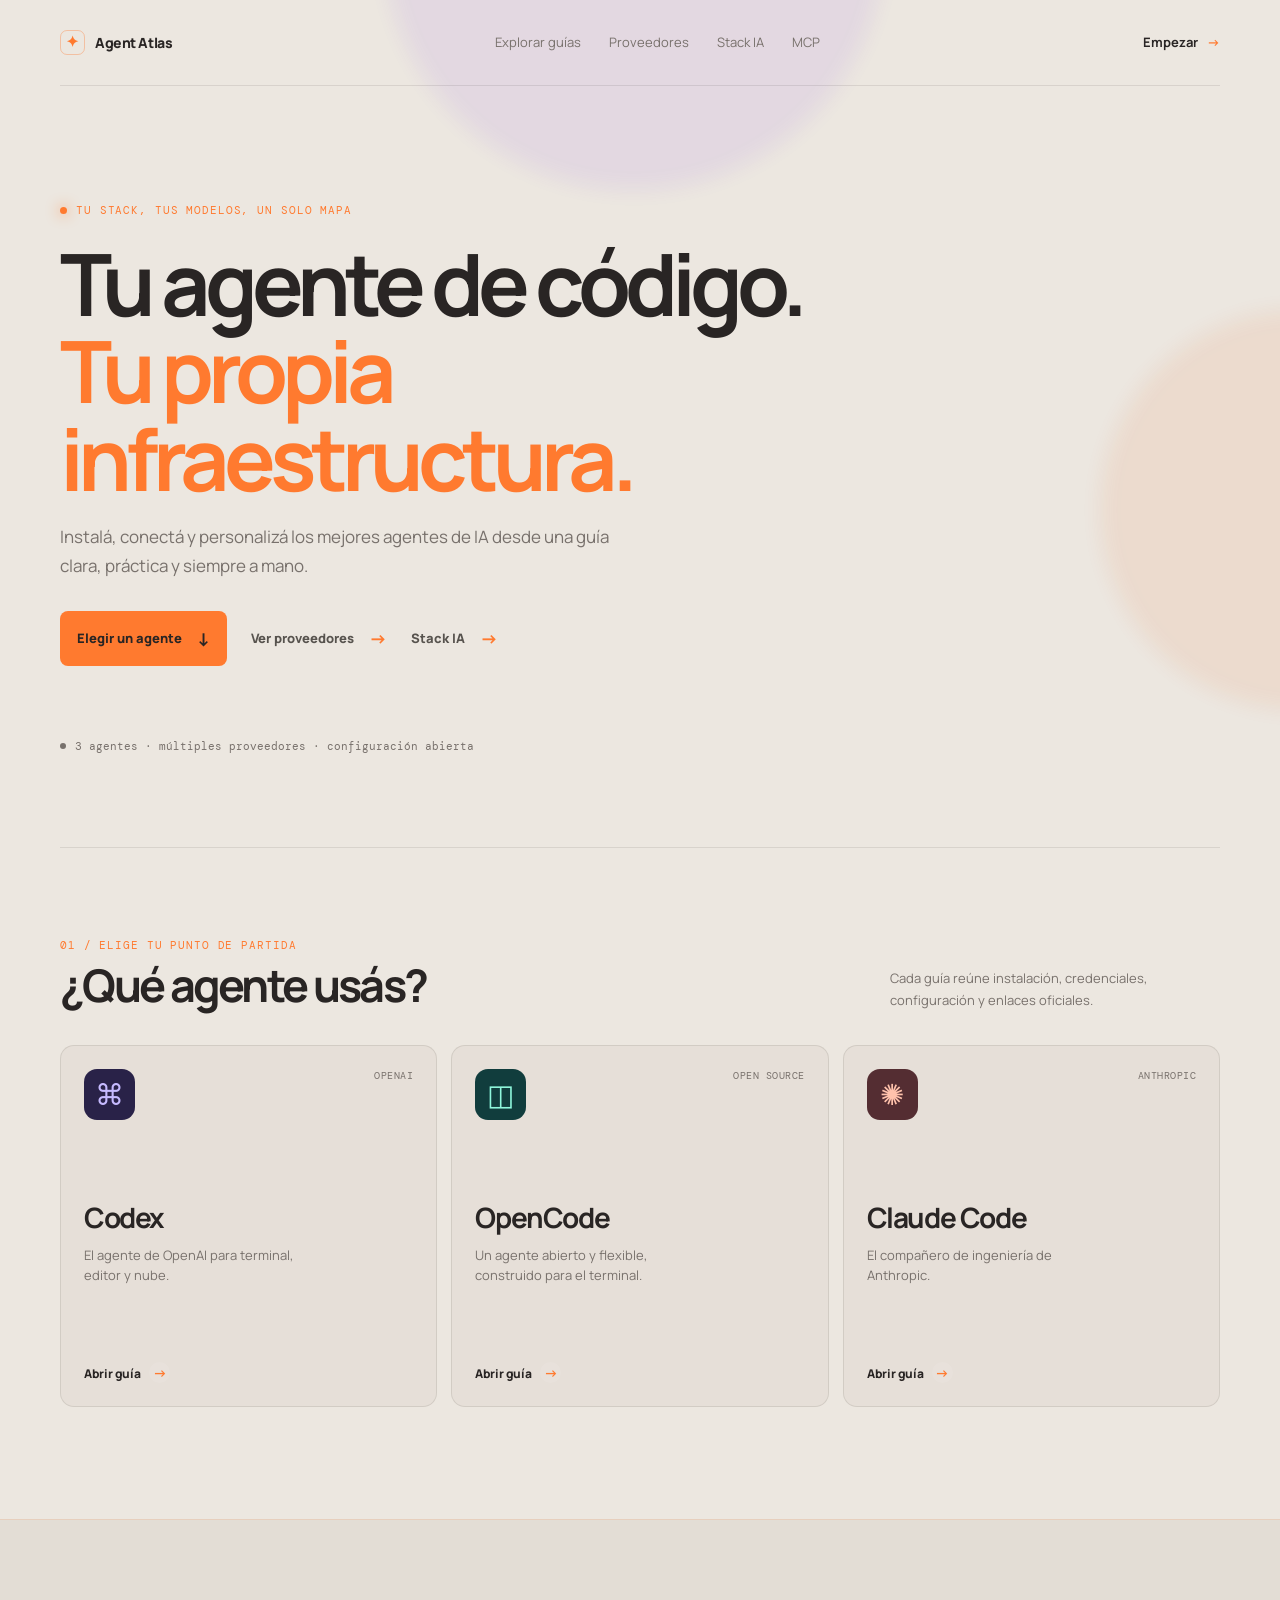
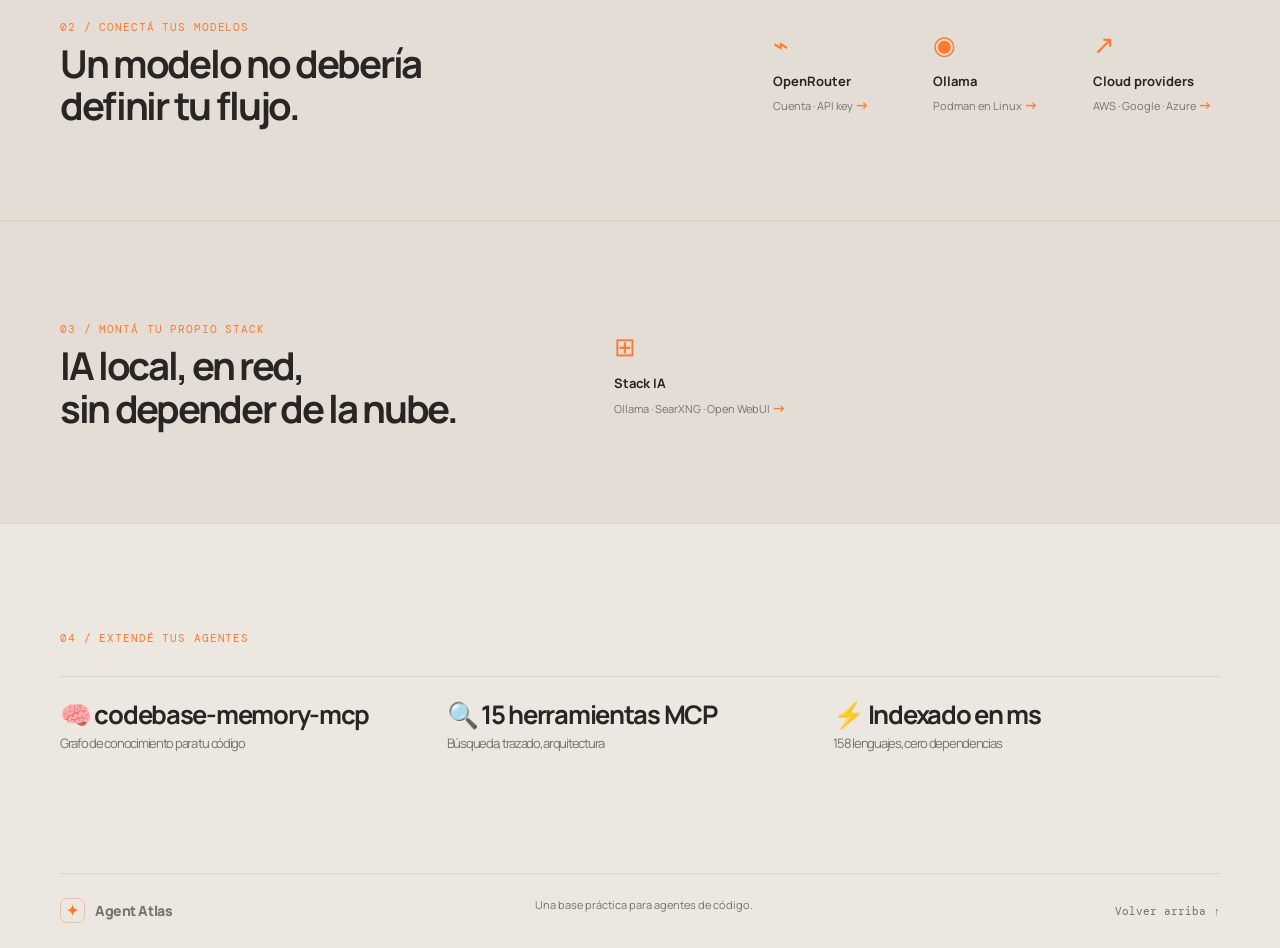
==== commit ff9ebfe3: "agrega guia Stack IA: Ollama + SearXNG + Open WebUI con Podman" ====
--- a/index.html
+++ b/index.html
@@ -35,7 +35,7 @@
     <div class="page-glow glow-one"></div><div class="page-glow glow-two"></div>
     <header class="site-header container">
       <a class="brand" href="index.html" aria-label="Agent Atlas, inicio"><span class="brand-mark">✦</span> Agent Atlas</a>
-      <nav aria-label="Navegación principal" role="navigation"><a href="#agentes">Explorar guías</a><a href="#proveedores">Proveedores</a><a href="#mcp">MCP</a></nav>
+      <nav aria-label="Navegación principal" role="navigation"><a href="#agentes">Explorar guías</a><a href="#proveedores">Proveedores</a><a href="#stack-ia">Stack IA</a><a href="#mcp">MCP</a></nav>
       <a class="header-cta" href="#agentes">Empezar <span>→</span></a>
     </header>
 
@@ -44,7 +44,7 @@
         <div class="eyebrow"><span></span> Tu stack, tus modelos, un solo mapa</div>
         <h1>Tu agente de código.<br /><em>Tu propia infraestructura.</em></h1>
         <p>Instalá, conectá y personalizá los mejores agentes de IA desde una guía clara, práctica y siempre a mano.</p>
-        <div class="hero-actions"><a class="button button-primary" href="#agentes">Elegir un agente <span>↓</span></a><a class="button button-text" href="#proveedores">Ver proveedores <span>→</span></a></div>
+        <div class="hero-actions"><a class="button button-primary" href="#agentes">Elegir un agente <span>↓</span></a><a class="button button-text" href="#proveedores">Ver proveedores <span>→</span></a><a class="button button-text" href="#stack-ia">Stack IA <span>→</span></a></div>
         <div class="signal-line"><span class="signal-dot"></span><span>3 agentes · múltiples proveedores · configuración abierta</span></div>
       </section>
 
@@ -68,7 +68,9 @@
 
       <section class="providers-band" id="proveedores"><div class="container providers-inner"><div><span class="section-kicker">02 / CONECTÁ TUS MODELOS</span><h2>Un modelo no debería<br />definir tu flujo.</h2></div><div class="provider-list"><a href="openrouter.html"><span class="provider-symbol">⌁</span><strong>OpenRouter</strong><small>Cuenta · API key <b>→</b></small></a><a href="ollama.html"><span class="provider-symbol">◉</span><strong>Ollama</strong><small>Podman en Linux <b>→</b></small></a><a href="cloud-providers.html"><span class="provider-symbol">↗</span><strong>Cloud providers</strong><small>AWS · Google · Azure <b>→</b></small></a></div></div></section>
 
-      <section class="principles container" id="mcp"><span class="section-kicker">03 / EXTENDÉ TUS AGENTES</span><div class="principle-grid"><p><a class="mcp-link" href="mcp-codebase-memory.html">🧠 codebase-memory-mcp<br /><small>Grafo de conocimiento para tu código</small></a></p><p><a class="mcp-link" href="mcp-codebase-memory.html">🔍 15 herramientas MCP<br /><small>Búsqueda, trazado, arquitectura</small></a></p><p><a class="mcp-link" href="mcp-codebase-memory.html">⚡ Indexado en ms<br /><small>158 lenguajes, cero dependencias</small></a></p></div></section>
+      <section class="providers-band" id="stack-ia"><div class="container providers-inner"><div><span class="section-kicker">03 / MONTÁ TU PROPIO STACK</span><h2>IA local, en red,<br />sin depender de la nube.</h2></div><div class="provider-list"><a href="stack-ia.html"><span class="provider-symbol">⊞</span><strong>Stack IA</strong><small>Ollama · SearXNG · Open WebUI <b>→</b></small></a></div></div></section>
+
+      <section class="principles container" id="mcp"><span class="section-kicker">04 / EXTENDÉ TUS AGENTES</span><div class="principle-grid"><p><a class="mcp-link" href="mcp-codebase-memory.html">🧠 codebase-memory-mcp<br /><small>Grafo de conocimiento para tu código</small></a></p><p><a class="mcp-link" href="mcp-codebase-memory.html">🔍 15 herramientas MCP<br /><small>Búsqueda, trazado, arquitectura</small></a></p><p><a class="mcp-link" href="mcp-codebase-memory.html">⚡ Indexado en ms<br /><small>158 lenguajes, cero dependencias</small></a></p></div></section>
     </main>
     <footer class="site-footer container"><a class="brand" href="index.html"><span class="brand-mark">✦</span> Agent Atlas</a><p>Una base práctica para agentes de código.</p><a href="#agentes">Volver arriba ↑</a></footer>
   </body>
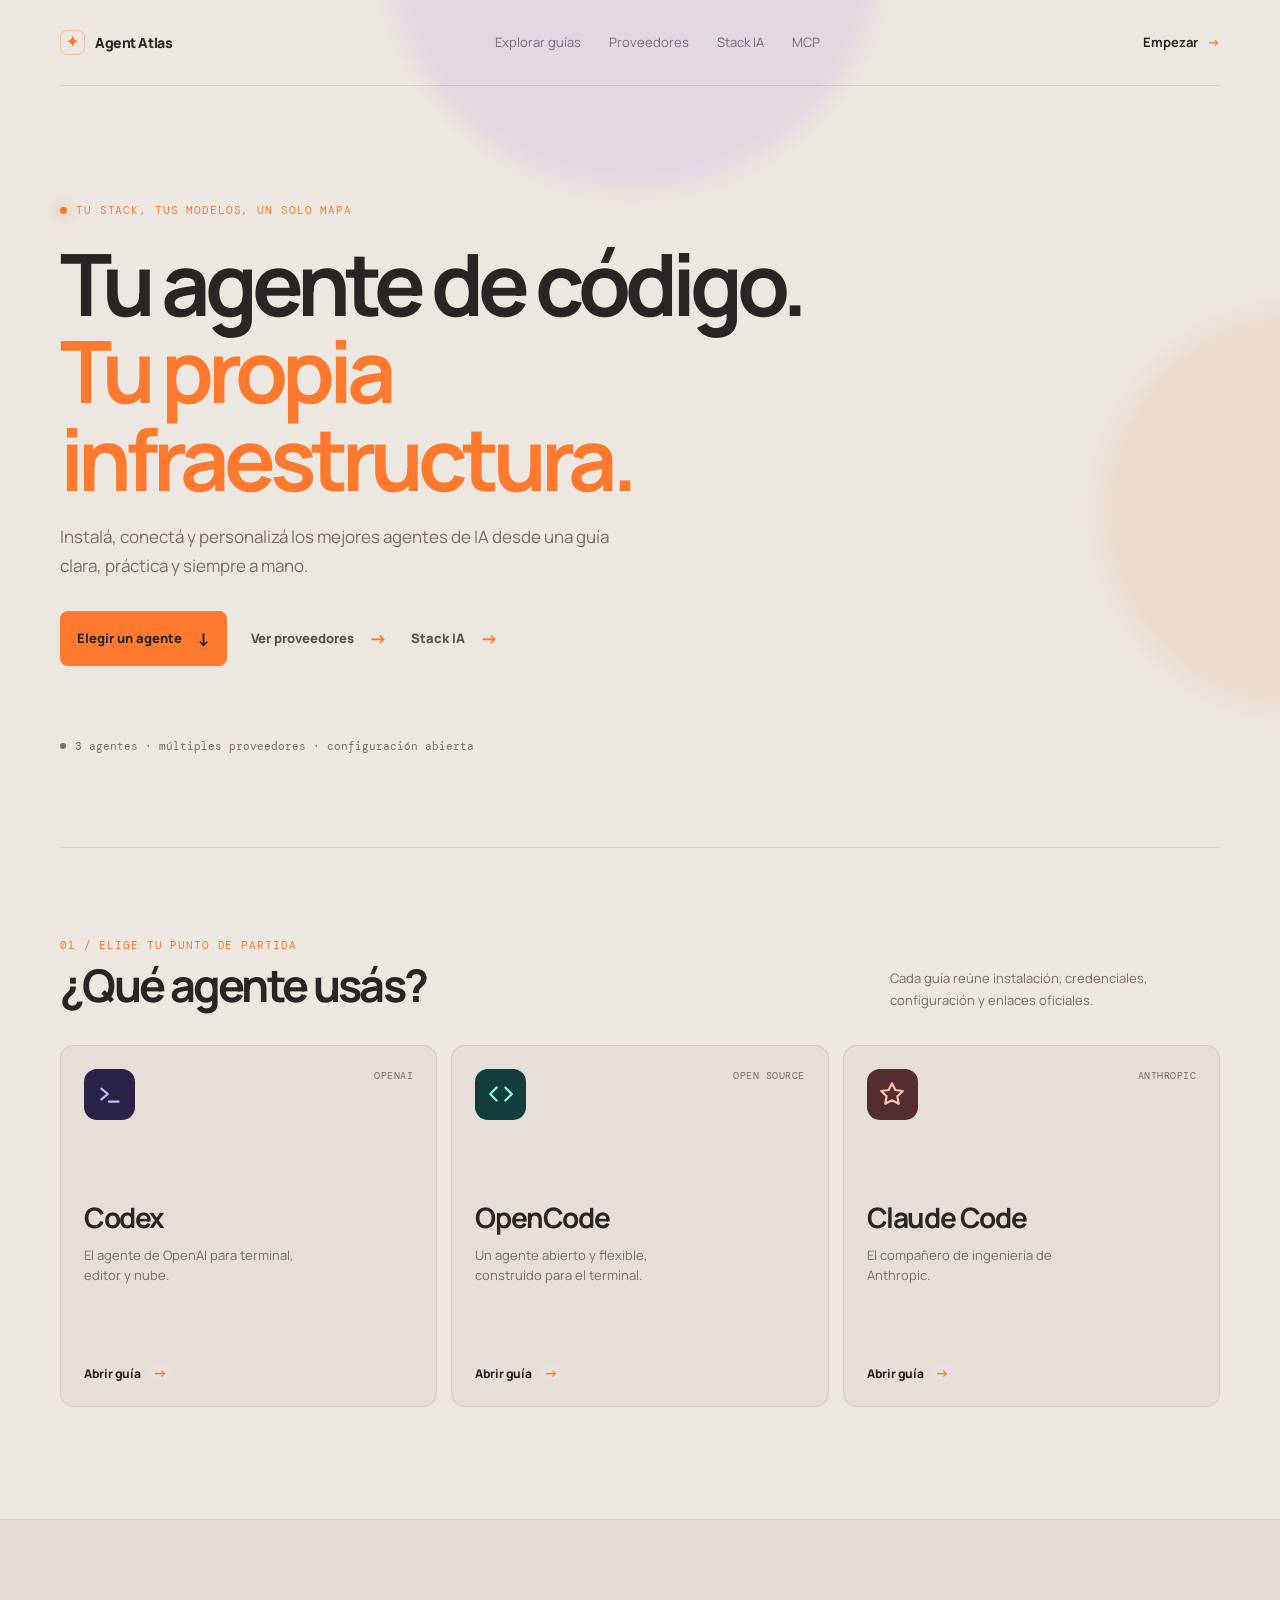
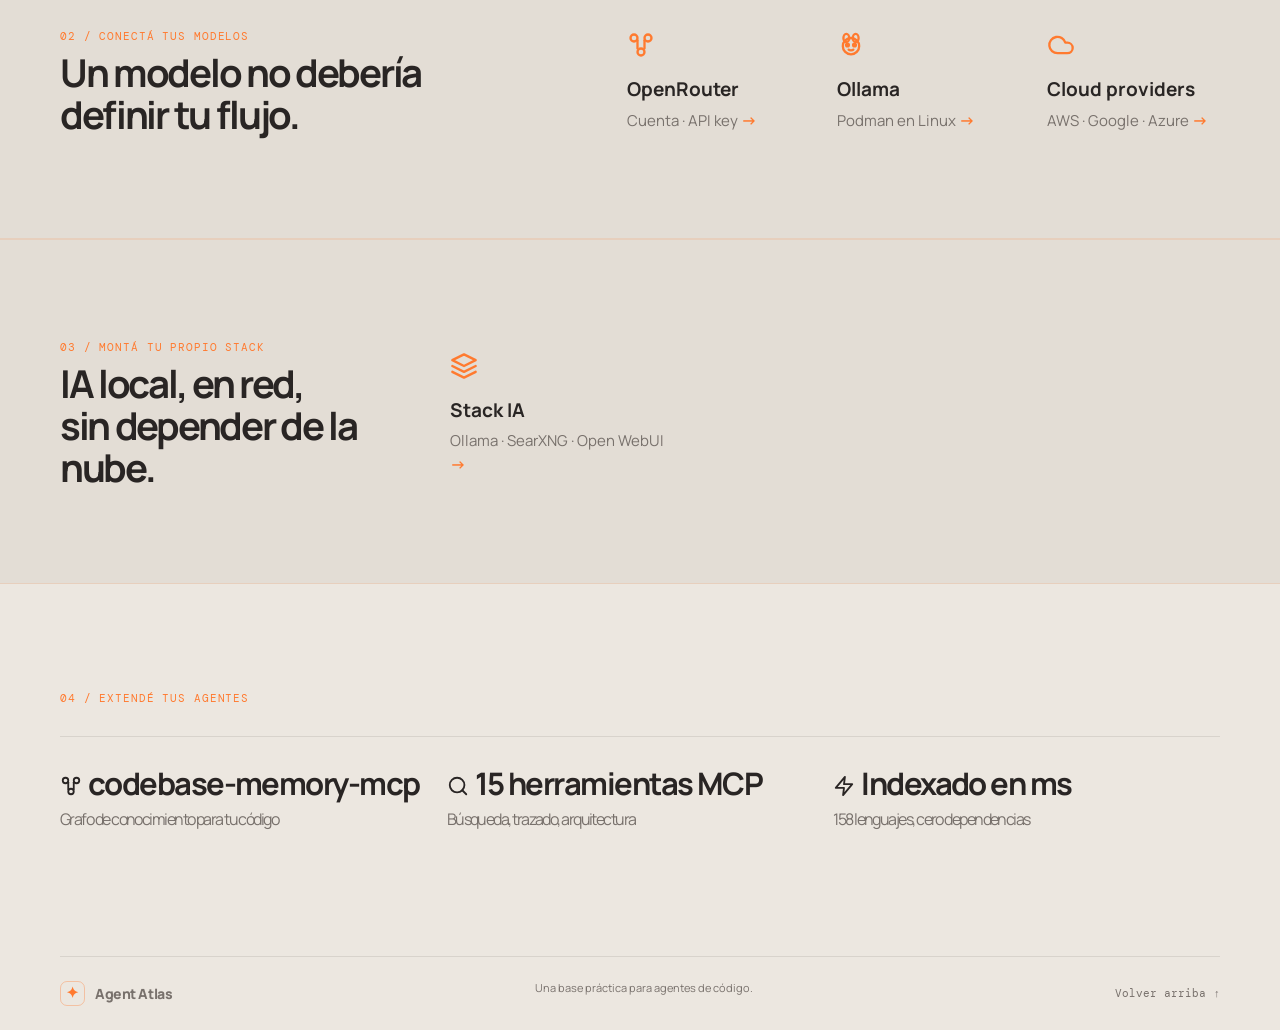
==== commit 3c4fce07: "reemplaza texto/emoji por iconos SVG oficiales en todas las secciones" ====
--- a/index.html
+++ b/index.html
@@ -52,25 +52,25 @@
         <div class="section-heading"><div><span class="section-kicker">01 / ELIGE TU PUNTO DE PARTIDA</span><h2>¿Qué agente usás?</h2></div><p>Cada guía reúne instalación, credenciales, configuración y enlaces oficiales.</p></div>
         <div class="agent-grid">
           <a class="agent-card codex-card" href="codex.html">
-            <div class="card-top"><span class="app-icon icon-codex">⌘</span><span class="status">OPENAI</span></div>
+            <div class="card-top"><span class="app-icon icon-codex"><svg width="26" height="26" viewBox="0 0 24 24" fill="none" stroke="currentColor" stroke-width="2" stroke-linecap="round" stroke-linejoin="round"><polyline points="4 17 10 12 4 7"/><line x1="11" y1="19" x2="20" y2="19"/></svg></span><span class="status">OPENAI</span></div>
             <div><h3>Codex</h3><p>El agente de OpenAI para terminal, editor y nube.</p></div><span class="card-link">Abrir guía <b>→</b></span>
           </a>
           <a class="agent-card opencode-card" href="opencode.html">
-            <div class="card-top"><span class="app-icon icon-opencode">◫</span><span class="status">OPEN SOURCE</span></div>
+            <div class="card-top"><span class="app-icon icon-opencode"><svg width="26" height="26" viewBox="0 0 24 24" fill="none" stroke="currentColor" stroke-width="2" stroke-linecap="round" stroke-linejoin="round"><polyline points="16 18 22 12 16 6"/><polyline points="8 6 2 12 8 18"/></svg></span><span class="status">OPEN SOURCE</span></div>
             <div><h3>OpenCode</h3><p>Un agente abierto y flexible, construido para el terminal.</p></div><span class="card-link">Abrir guía <b>→</b></span>
           </a>
           <a class="agent-card claude-card" href="claude-code.html">
-            <div class="card-top"><span class="app-icon icon-claude">✺</span><span class="status">ANTHROPIC</span></div>
+            <div class="card-top"><span class="app-icon icon-claude"><svg width="26" height="26" viewBox="0 0 24 24" fill="none" stroke="currentColor" stroke-width="2" stroke-linecap="round" stroke-linejoin="round"><polygon points="12 2 15.09 8.26 22 9.27 17 14.14 18.18 21.02 12 17.77 5.82 21.02 7 14.14 2 9.27 8.91 8.26 12 2"/></svg></span><span class="status">ANTHROPIC</span></div>
             <div><h3>Claude Code</h3><p>El compañero de ingeniería de Anthropic.</p></div><span class="card-link">Abrir guía <b>→</b></span>
           </a>
         </div>
       </section>
 
-      <section class="providers-band" id="proveedores"><div class="container providers-inner"><div><span class="section-kicker">02 / CONECTÁ TUS MODELOS</span><h2>Un modelo no debería<br />definir tu flujo.</h2></div><div class="provider-list"><a href="openrouter.html"><span class="provider-symbol">⌁</span><strong>OpenRouter</strong><small>Cuenta · API key <b>→</b></small></a><a href="ollama.html"><span class="provider-symbol">◉</span><strong>Ollama</strong><small>Podman en Linux <b>→</b></small></a><a href="cloud-providers.html"><span class="provider-symbol">↗</span><strong>Cloud providers</strong><small>AWS · Google · Azure <b>→</b></small></a></div></div></section>
+      <section class="providers-band" id="proveedores"><div class="container providers-inner"><div><span class="section-kicker">02 / CONECTÁ TUS MODELOS</span><h2>Un modelo no debería<br />definir tu flujo.</h2></div><div class="provider-list"><a href="openrouter.html"><span class="provider-symbol"><svg width="28" height="28" viewBox="0 0 24 24" fill="none" stroke="currentColor" stroke-width="2" stroke-linecap="round" stroke-linejoin="round"><circle cx="6" cy="6" r="3"/><circle cx="18" cy="6" r="3"/><circle cx="12" cy="18" r="3"/><line x1="9" y1="8" x2="9" y2="15"/><line x1="15" y1="8" x2="15" y2="15"/></svg></span><strong>OpenRouter</strong><small>Cuenta · API key <b>→</b></small></a><a href="ollama.html"><span class="provider-symbol"><svg width="28" height="28" viewBox="0 0 24 24" fill="none" stroke="currentColor" stroke-width="2" stroke-linecap="round" stroke-linejoin="round"><circle cx="12" cy="13" r="7"/><circle cx="9" cy="12" r="1.2" fill="currentColor"/><circle cx="15" cy="12" r="1.2" fill="currentColor"/><path d="M10 16c.8.8 3.2.8 4 0"/><ellipse cx="8" cy="6" rx="2.5" ry="3.5"/><ellipse cx="16" cy="6" rx="2.5" ry="3.5"/></svg></span><strong>Ollama</strong><small>Podman en Linux <b>→</b></small></a><a href="cloud-providers.html"><span class="provider-symbol"><svg width="28" height="28" viewBox="0 0 24 24" fill="none" stroke="currentColor" stroke-width="2" stroke-linecap="round" stroke-linejoin="round"><path d="M17.5 19H9a7 7 0 1 1 6.71-9h1.79a4.5 4.5 0 1 1 0 9z"/></svg></span><strong>Cloud providers</strong><small>AWS · Google · Azure <b>→</b></small></a></div></div></section>
 
-      <section class="providers-band" id="stack-ia"><div class="container providers-inner"><div><span class="section-kicker">03 / MONTÁ TU PROPIO STACK</span><h2>IA local, en red,<br />sin depender de la nube.</h2></div><div class="provider-list"><a href="stack-ia.html"><span class="provider-symbol">⊞</span><strong>Stack IA</strong><small>Ollama · SearXNG · Open WebUI <b>→</b></small></a></div></div></section>
+      <section class="providers-band" id="stack-ia"><div class="container providers-inner"><div><span class="section-kicker">03 / MONTÁ TU PROPIO STACK</span><h2>IA local, en red,<br />sin depender de la nube.</h2></div><div class="provider-list"><a href="stack-ia.html"><span class="provider-symbol"><svg width="28" height="28" viewBox="0 0 24 24" fill="none" stroke="currentColor" stroke-width="2" stroke-linecap="round" stroke-linejoin="round"><polygon points="12 2 22 7 12 12 2 7 12 2"/><polyline points="2 12 12 17 22 12"/><polyline points="2 17 12 22 22 17"/></svg></span><strong>Stack IA</strong><small>Ollama · SearXNG · Open WebUI <b>→</b></small></a></div></div></section>
 
-      <section class="principles container" id="mcp"><span class="section-kicker">04 / EXTENDÉ TUS AGENTES</span><div class="principle-grid"><p><a class="mcp-link" href="mcp-codebase-memory.html">🧠 codebase-memory-mcp<br /><small>Grafo de conocimiento para tu código</small></a></p><p><a class="mcp-link" href="mcp-codebase-memory.html">🔍 15 herramientas MCP<br /><small>Búsqueda, trazado, arquitectura</small></a></p><p><a class="mcp-link" href="mcp-codebase-memory.html">⚡ Indexado en ms<br /><small>158 lenguajes, cero dependencias</small></a></p></div></section>
+      <section class="principles container" id="mcp"><span class="section-kicker">04 / EXTENDÉ TUS AGENTES</span><div class="principle-grid"><p><a class="mcp-link" href="mcp-codebase-memory.html"><svg class="mcp-icon" width="22" height="22" viewBox="0 0 24 24" fill="none" stroke="currentColor" stroke-width="2" stroke-linecap="round" stroke-linejoin="round"><circle cx="6" cy="6" r="3"/><circle cx="18" cy="6" r="3"/><circle cx="12" cy="18" r="3"/><line x1="9" y1="8" x2="9" y2="15.5"/><line x1="15" y1="8" x2="15" y2="15.5"/></svg>codebase-memory-mcp<br /><small>Grafo de conocimiento para tu código</small></a></p><p><a class="mcp-link" href="mcp-codebase-memory.html"><svg class="mcp-icon" width="22" height="22" viewBox="0 0 24 24" fill="none" stroke="currentColor" stroke-width="2" stroke-linecap="round" stroke-linejoin="round"><circle cx="11" cy="11" r="8"/><line x1="21" y1="21" x2="16.65" y2="16.65"/></svg>15 herramientas MCP<br /><small>Búsqueda, trazado, arquitectura</small></a></p><p><a class="mcp-link" href="mcp-codebase-memory.html"><svg class="mcp-icon" width="22" height="22" viewBox="0 0 24 24" fill="none" stroke="currentColor" stroke-width="2" stroke-linecap="round" stroke-linejoin="round"><polygon points="13 2 3 14 12 14 11 22 21 10 12 10 13 2"/></svg>Indexado en ms<br /><small>158 lenguajes, cero dependencias</small></a></p></div></section>
     </main>
     <footer class="site-footer container"><a class="brand" href="index.html"><span class="brand-mark">✦</span> Agent Atlas</a><p>Una base práctica para agentes de código.</p><a href="#agentes">Volver arriba ↑</a></footer>
   </body>
--- a/styles.css
+++ b/styles.css
@@ -276,9 +276,9 @@
   display: grid;
   place-items: center;
   border-radius: 13px;
-  font-size: 29px;
-  font-weight: 500;
-}
+}
+
+.app-icon svg { display: block; }
 
 .icon-codex { color: #c6baff; background: #292248; }
 .icon-opencode { color: #8ff7dc; background: #113d3d; }
@@ -342,8 +342,8 @@
 
 .provider-list > a {
   min-width: 125px;
-  padding: 8px;
-  border-radius: 8px;
+  padding: 12px;
+  border-radius: 10px;
   transition: background .2s, transform .2s;
 }
 
@@ -354,25 +354,28 @@
 
 .provider-list small b {
   color: var(--orange);
-  font-size: 14px;
+  font-size: 16px;
 }
 
 .provider-symbol {
-  display: block;
-  margin-bottom: 8px;
-  font-size: 26px;
-  color: var(--orange);
-}
+  display: flex;
+  align-items: center;
+  height: 40px;
+  margin-bottom: 10px;
+  color: var(--orange);
+}
+
+.provider-symbol svg { display: block; }
 
 .provider-list strong,
 .provider-list small { display: block; }
 
-.provider-list strong { font-size: 13px; }
+.provider-list strong { font-size: 19px; }
 
 .provider-list small {
-  margin-top: 3px;
-  color: var(--muted);
-  font-size: 11px;
+  margin-top: 5px;
+  color: var(--muted);
+  font-size: 15px;
 }
 
 .principles { padding: 100px 0; }
@@ -386,11 +389,11 @@
 
 .principle-grid p {
   margin: 0;
-  padding: 22px 0;
-  font-size: clamp(18px, 2vw, 26px);
+  padding: 26px 0;
+  font-size: clamp(21px, 2.5vw, 31px);
   font-weight: 700;
   letter-spacing: -.05em;
-  line-height: 1.25;
+  line-height: 1.3;
 }
 
 .site-footer {
@@ -413,13 +416,19 @@
 
 .mcp-link small {
   display: block;
-  margin-top: 4px;
-  font-size: 13px;
+  margin-top: 6px;
+  font-size: 16px;
   font-weight: 400;
   color: var(--muted);
 }
 
 .mcp-link:hover small { color: var(--orange); }
+
+.mcp-icon {
+  display: inline-block;
+  vertical-align: middle;
+  margin-right: 6px;
+}
 
 .site-footer a:last-child { font: 11px var(--mono); }
 
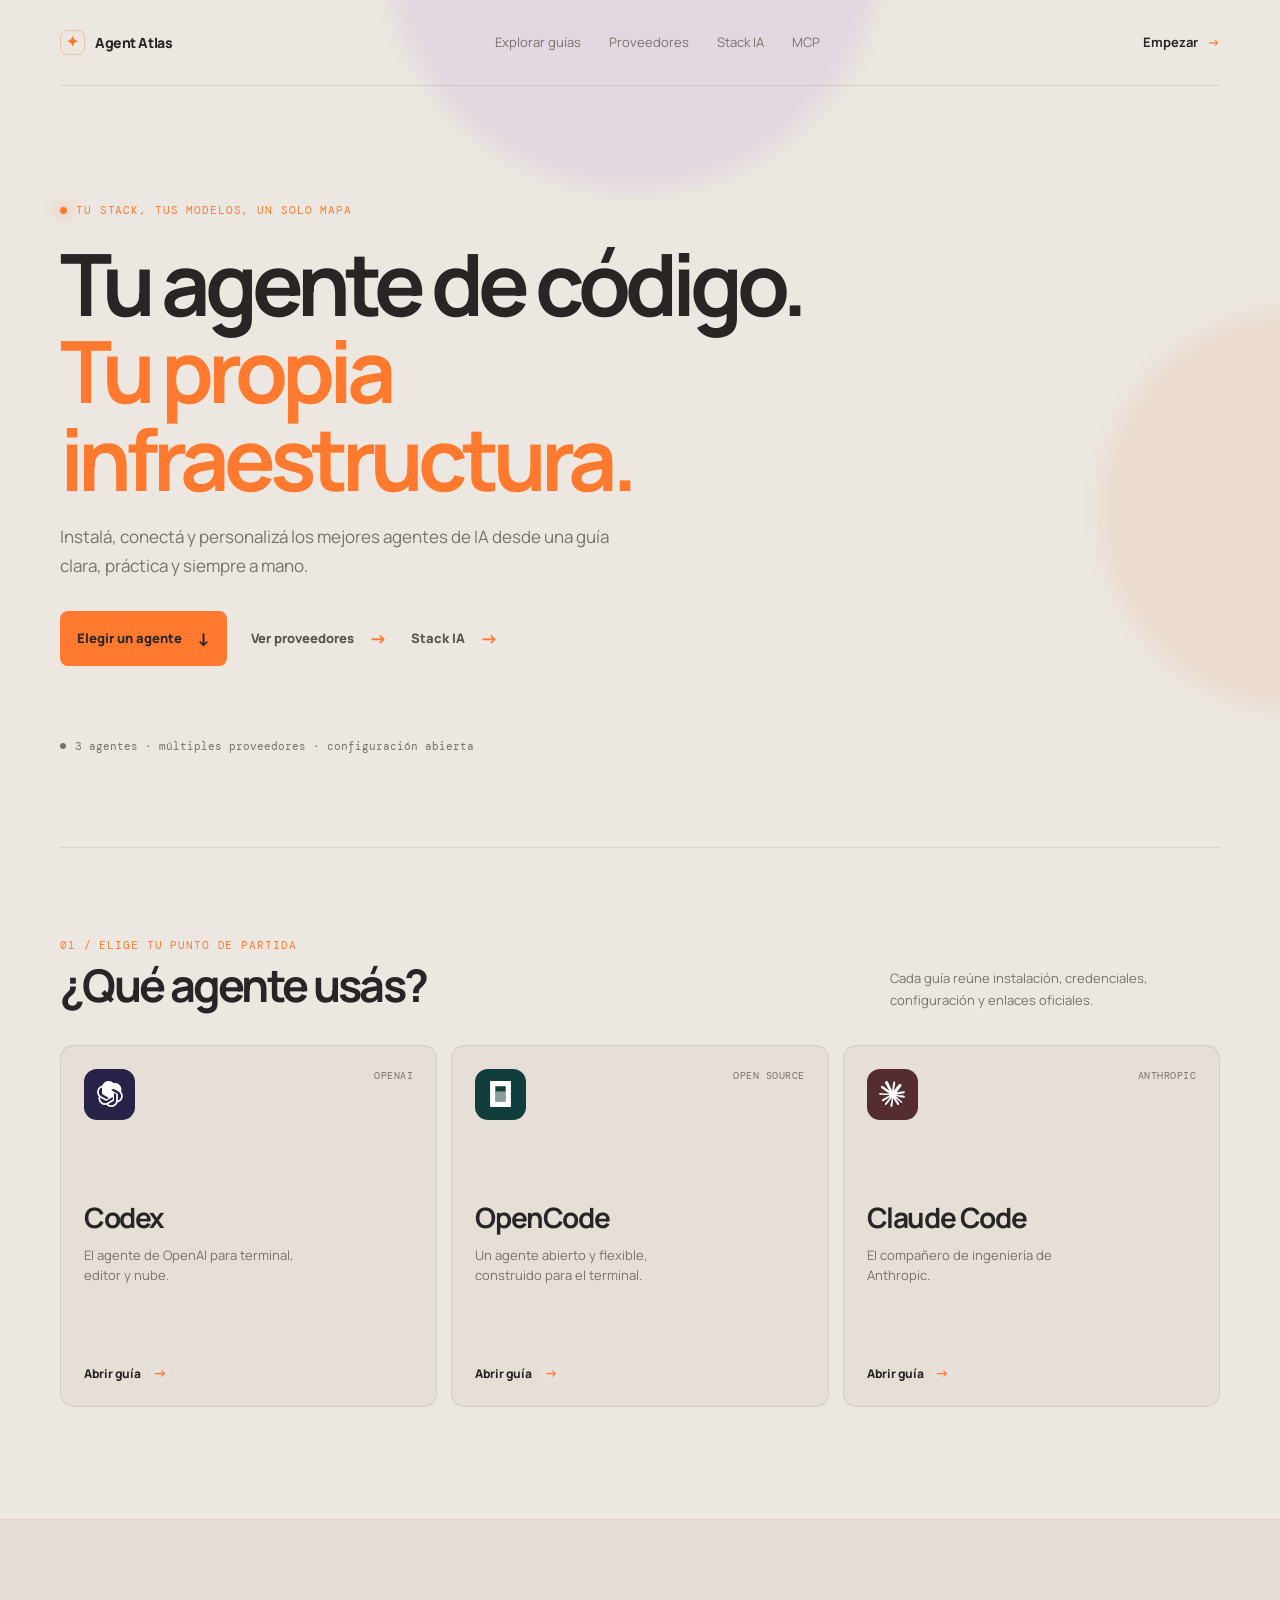
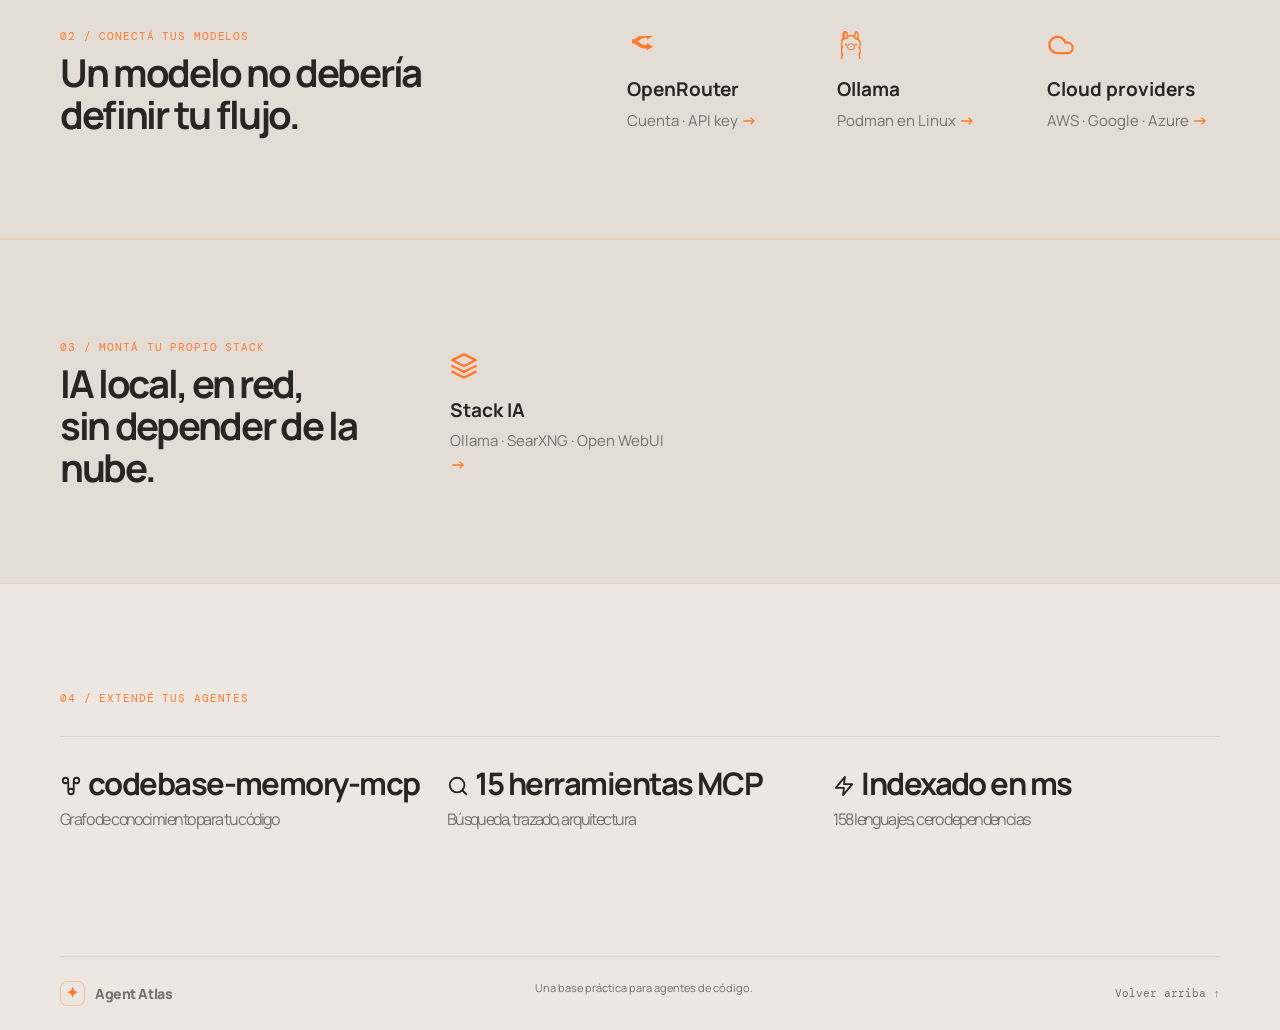
==== commit 14be28f5: "reemplaza iconos genericos por logos oficiales via CSS mask" ====
--- a/index.html
+++ b/index.html
@@ -52,21 +52,21 @@
         <div class="section-heading"><div><span class="section-kicker">01 / ELIGE TU PUNTO DE PARTIDA</span><h2>¿Qué agente usás?</h2></div><p>Cada guía reúne instalación, credenciales, configuración y enlaces oficiales.</p></div>
         <div class="agent-grid">
           <a class="agent-card codex-card" href="codex.html">
-            <div class="card-top"><span class="app-icon icon-codex"><svg width="26" height="26" viewBox="0 0 24 24" fill="none" stroke="currentColor" stroke-width="2" stroke-linecap="round" stroke-linejoin="round"><polyline points="4 17 10 12 4 7"/><line x1="11" y1="19" x2="20" y2="19"/></svg></span><span class="status">OPENAI</span></div>
+            <div class="card-top"><span class="app-icon icon-codex"><span class="logo-mask logo-openai"></span></span><span class="status">OPENAI</span></div>
             <div><h3>Codex</h3><p>El agente de OpenAI para terminal, editor y nube.</p></div><span class="card-link">Abrir guía <b>→</b></span>
           </a>
           <a class="agent-card opencode-card" href="opencode.html">
-            <div class="card-top"><span class="app-icon icon-opencode"><svg width="26" height="26" viewBox="0 0 24 24" fill="none" stroke="currentColor" stroke-width="2" stroke-linecap="round" stroke-linejoin="round"><polyline points="16 18 22 12 16 6"/><polyline points="8 6 2 12 8 18"/></svg></span><span class="status">OPEN SOURCE</span></div>
+            <div class="card-top"><span class="app-icon icon-opencode"><span class="logo-mask logo-opencode"></span></span><span class="status">OPEN SOURCE</span></div>
             <div><h3>OpenCode</h3><p>Un agente abierto y flexible, construido para el terminal.</p></div><span class="card-link">Abrir guía <b>→</b></span>
           </a>
           <a class="agent-card claude-card" href="claude-code.html">
-            <div class="card-top"><span class="app-icon icon-claude"><svg width="26" height="26" viewBox="0 0 24 24" fill="none" stroke="currentColor" stroke-width="2" stroke-linecap="round" stroke-linejoin="round"><polygon points="12 2 15.09 8.26 22 9.27 17 14.14 18.18 21.02 12 17.77 5.82 21.02 7 14.14 2 9.27 8.91 8.26 12 2"/></svg></span><span class="status">ANTHROPIC</span></div>
+            <div class="card-top"><span class="app-icon icon-claude"><span class="logo-mask logo-anthropic"></span></span><span class="status">ANTHROPIC</span></div>
             <div><h3>Claude Code</h3><p>El compañero de ingeniería de Anthropic.</p></div><span class="card-link">Abrir guía <b>→</b></span>
           </a>
         </div>
       </section>
 
-      <section class="providers-band" id="proveedores"><div class="container providers-inner"><div><span class="section-kicker">02 / CONECTÁ TUS MODELOS</span><h2>Un modelo no debería<br />definir tu flujo.</h2></div><div class="provider-list"><a href="openrouter.html"><span class="provider-symbol"><svg width="28" height="28" viewBox="0 0 24 24" fill="none" stroke="currentColor" stroke-width="2" stroke-linecap="round" stroke-linejoin="round"><circle cx="6" cy="6" r="3"/><circle cx="18" cy="6" r="3"/><circle cx="12" cy="18" r="3"/><line x1="9" y1="8" x2="9" y2="15"/><line x1="15" y1="8" x2="15" y2="15"/></svg></span><strong>OpenRouter</strong><small>Cuenta · API key <b>→</b></small></a><a href="ollama.html"><span class="provider-symbol"><svg width="28" height="28" viewBox="0 0 24 24" fill="none" stroke="currentColor" stroke-width="2" stroke-linecap="round" stroke-linejoin="round"><circle cx="12" cy="13" r="7"/><circle cx="9" cy="12" r="1.2" fill="currentColor"/><circle cx="15" cy="12" r="1.2" fill="currentColor"/><path d="M10 16c.8.8 3.2.8 4 0"/><ellipse cx="8" cy="6" rx="2.5" ry="3.5"/><ellipse cx="16" cy="6" rx="2.5" ry="3.5"/></svg></span><strong>Ollama</strong><small>Podman en Linux <b>→</b></small></a><a href="cloud-providers.html"><span class="provider-symbol"><svg width="28" height="28" viewBox="0 0 24 24" fill="none" stroke="currentColor" stroke-width="2" stroke-linecap="round" stroke-linejoin="round"><path d="M17.5 19H9a7 7 0 1 1 6.71-9h1.79a4.5 4.5 0 1 1 0 9z"/></svg></span><strong>Cloud providers</strong><small>AWS · Google · Azure <b>→</b></small></a></div></div></section>
+      <section class="providers-band" id="proveedores"><div class="container providers-inner"><div><span class="section-kicker">02 / CONECTÁ TUS MODELOS</span><h2>Un modelo no debería<br />definir tu flujo.</h2></div><div class="provider-list"><a href="openrouter.html"><span class="provider-symbol"><span class="logo-mask logo-openrouter"></span></span><strong>OpenRouter</strong><small>Cuenta · API key <b>→</b></small></a><a href="ollama.html"><span class="provider-symbol"><span class="logo-mask logo-ollama"></span></span><strong>Ollama</strong><small>Podman en Linux <b>→</b></small></a><a href="cloud-providers.html"><span class="provider-symbol"><svg width="28" height="28" viewBox="0 0 24 24" fill="none" stroke="currentColor" stroke-width="2" stroke-linecap="round" stroke-linejoin="round"><path d="M17.5 19H9a7 7 0 1 1 6.71-9h1.79a4.5 4.5 0 1 1 0 9z"/></svg></span><strong>Cloud providers</strong><small>AWS · Google · Azure <b>→</b></small></a></div></div></section>
 
       <section class="providers-band" id="stack-ia"><div class="container providers-inner"><div><span class="section-kicker">03 / MONTÁ TU PROPIO STACK</span><h2>IA local, en red,<br />sin depender de la nube.</h2></div><div class="provider-list"><a href="stack-ia.html"><span class="provider-symbol"><svg width="28" height="28" viewBox="0 0 24 24" fill="none" stroke="currentColor" stroke-width="2" stroke-linecap="round" stroke-linejoin="round"><polygon points="12 2 22 7 12 12 2 7 12 2"/><polyline points="2 12 12 17 22 12"/><polyline points="2 17 12 22 22 17"/></svg></span><strong>Stack IA</strong><small>Ollama · SearXNG · Open WebUI <b>→</b></small></a></div></div></section>
 
--- a/styles.css
+++ b/styles.css
@@ -278,11 +278,27 @@
   border-radius: 13px;
 }
 
-.app-icon svg { display: block; }
-
-.icon-codex { color: #c6baff; background: #292248; }
-.icon-opencode { color: #8ff7dc; background: #113d3d; }
-.icon-claude { color: #ffc2ac; background: #542d32; }
+.app-icon > * { display: block; }
+
+.icon-codex { background: #292248; }
+.icon-opencode { background: #113d3d; }
+.icon-claude { background: #542d32; }
+
+.logo-mask {
+  display: block;
+  width: 26px;
+  height: 26px;
+  background: #fff;
+  mask-size: contain;
+  mask-repeat: no-repeat;
+  mask-position: center;
+}
+
+.logo-openai { mask-image: url(logos/openai.svg); }
+.logo-opencode { mask-image: url(logos/opencode.svg); }
+.logo-anthropic { mask-image: url(logos/anthropic.svg); }
+.logo-openrouter { mask-image: url(logos/openrouter.svg); }
+.logo-ollama { mask-image: url(logos/ollama.svg); }
 
 .status {
   font: 10px var(--mono);
@@ -366,6 +382,11 @@
 }
 
 .provider-symbol svg { display: block; }
+.provider-symbol .logo-mask {
+  width: 28px;
+  height: 28px;
+  background: var(--orange);
+}
 
 .provider-list strong,
 .provider-list small { display: block; }
